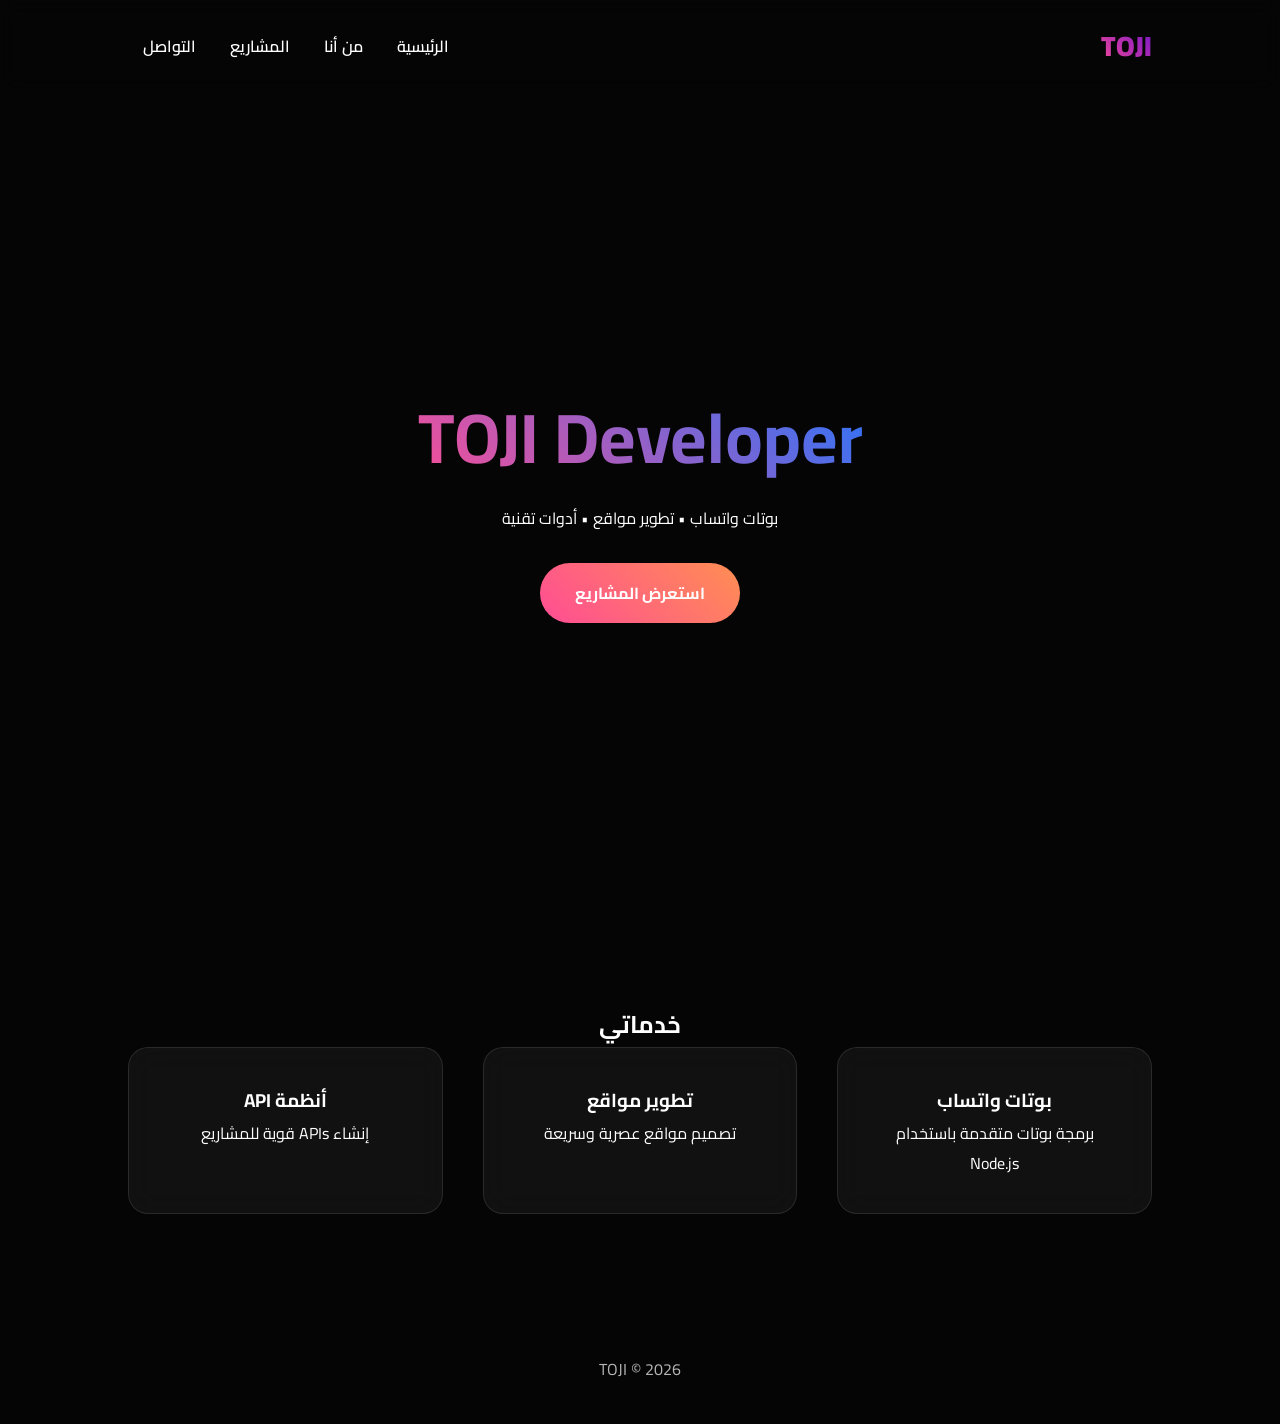
==== index.html @ 2d9503a7 "Update index.html" ====
<!DOCTYPE html>
<html lang="ar" dir="rtl">

<head>

<meta charset="UTF-8">
<meta name="viewport" content="width=device-width, initial-scale=1.0">

<title>TOJI Developer</title>

<link rel="stylesheet" href="contact.css">

<link href="https://fonts.googleapis.com/css2?family=Cairo:wght@300;400;700;900&display=swap" rel="stylesheet">

</head>

<body>

<nav>

<div class="logo">TOJI</div>

<div class="nav-links">

<a href="index.html">الرئيسية</a>
<a href="about.html">من أنا</a>
<a href="projects.html">المشاريع</a>
<a href="contact.html">التواصل</a>

</div>

</nav>


<header class="hero">

<h1>TOJI Developer</h1>

<p>
بوتات واتساب • تطوير مواقع • أدوات تقنية
</p>

<a href="projects.html" class="btn">
استعرض المشاريع
</a>

</header>


<section class="features">

<h2>خدماتي</h2>

<div class="grid">

<div class="card">
<h3>بوتات واتساب</h3>
<p>برمجة بوتات متقدمة باستخدام Node.js</p>
</div>

<div class="card">
<h3>تطوير مواقع</h3>
<p>تصميم مواقع عصرية وسريعة</p>
</div>

<div class="card">
<h3>أنظمة API</h3>
<p>إنشاء APIs قوية للمشاريع</p>
</div>

</div>

</section>


<footer>

TOJI © 2026

</footer>

</body>

</html>
---- contact.css ----
*{
margin:0;
padding:0;
box-sizing:border-box;
font-family:'Cairo',sans-serif;
}

body{
background:#050505;
color:white;
overflow-x:hidden;
}

#particles-js{
position:fixed;
width:100%;
height:100%;
z-index:-1;
}

nav{
display:flex;
justify-content:space-between;
align-items:center;
padding:20px 10%;
backdrop-filter:blur(10px);
position:sticky;
top:0;
z-index:1000;
}

.logo{
font-size:28px;
font-weight:900;
background:linear-gradient(45deg,#ff4d94,#6a11cb);
-webkit-background-clip:text;
color:transparent;
}

.nav-links a{
margin:0 15px;
color:white;
text-decoration:none;
font-weight:600;
transition:.3s;
}

.nav-links a:hover{
color:#ff4d94;
}

.hero{
height:90vh;
display:flex;
flex-direction:column;
align-items:center;
justify-content:center;
text-align:center;
padding:20px;
}

.hero h1{
font-size:70px;
background:linear-gradient(45deg,#ff4d94,#2575fc);
-webkit-background-clip:text;
color:transparent;
}

.subtitle{
font-size:22px;
margin-top:15px;
opacity:.8;
}

.btn{
margin-top:30px;
padding:15px 35px;
border-radius:40px;
background:linear-gradient(45deg,#ff4d94,#ff8e53);
text-decoration:none;
color:white;
font-weight:700;
transition:.3s;
}

.btn:hover{
transform:scale(1.1);
box-shadow:0 0 20px #ff4d94;
}

section{
padding:100px 10%;
text-align:center;
}

.title{
font-size:40px;
margin-bottom:60px;
}

.grid{
display:grid;
grid-template-columns:repeat(auto-fit,minmax(260px,1fr));
gap:40px;
}

.card{
background:rgba(255,255,255,0.05);
padding:35px;
border-radius:20px;
backdrop-filter:blur(15px);
border:1px solid rgba(255,255,255,0.1);
transition:.4s;
}

.card:hover{
transform:translateY(-10px);
box-shadow:0 15px 30px rgba(0,0,0,.6);
}

.contact-box{
background:linear-gradient(135deg,#6a11cb33,#2575fc33);
padding:60px;
border-radius:20px;
}

.whatsapp{
display:inline-block;
margin-top:25px;
padding:18px 40px;
border-radius:40px;
background:#25D366;
text-decoration:none;
color:white;
font-weight:700;
}

footer{
text-align:center;
padding:40px;
opacity:.7;
}

#topBtn{
position:fixed;
bottom:30px;
left:30px;
background:#ff4d94;
border:none;
padding:12px 16px;
border-radius:50%;
font-size:18px;
cursor:pointer;
display:none;
}

/* mobile */

@media(max-width:768px){

.hero h1{
font-size:45px;
}

.subtitle{
font-size:18px;
}

nav{
flex-direction:column;
gap:10px;
}

.nav-links{
margin-top:10px;
}

}
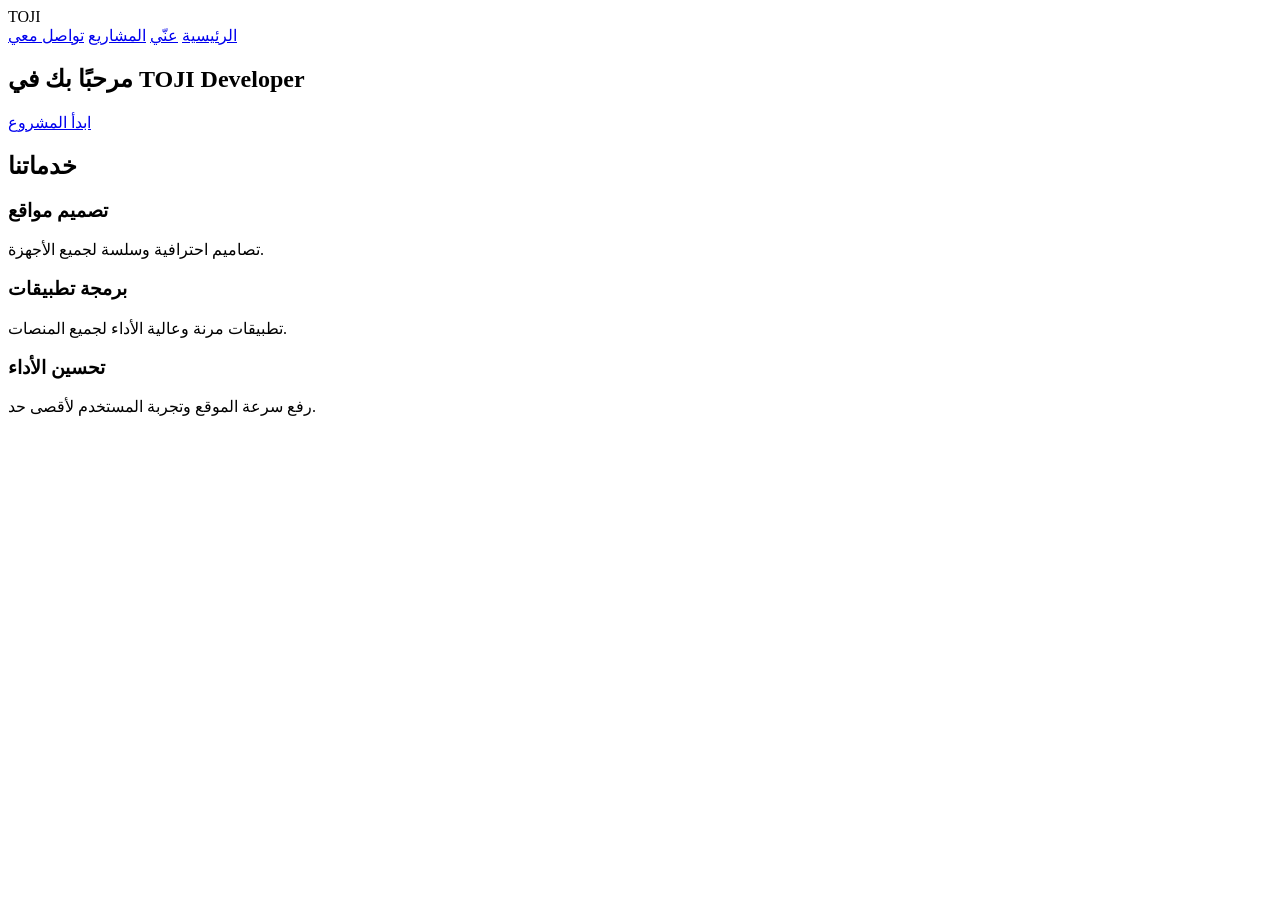
==== commit 66304669: "Update index.html" ====
--- a/index.html
+++ b/index.html
@@ -1,85 +1,50 @@
-
 <!DOCTYPE html>
-<html lang="ar" dir="rtl">
-
+<html lang="ar">
 <head>
-
 <meta charset="UTF-8">
 <meta name="viewport" content="width=device-width, initial-scale=1.0">
-
 <title>TOJI Developer</title>
-
-<link rel="stylesheet" href="contact.css">
-
-<link href="https://fonts.googleapis.com/css2?family=Cairo:wght@300;400;700;900&display=swap" rel="stylesheet">
-
+<link rel="stylesheet" href="style.css">
 </head>
-
 <body>
 
+<!-- navbar -->
 <nav>
-
-<div class="logo">TOJI</div>
-
-<div class="nav-links">
-
-<a href="index.html">الرئيسية</a>
-<a href="about.html">من أنا</a>
-<a href="projects.html">المشاريع</a>
-<a href="contact.html">التواصل</a>
-
-</div>
-
+  <div class="logo">TOJI</div>
+  <div class="nav-links">
+    <a href="index.html">الرئيسية</a>
+    <a href="about.html">عنّي</a>
+    <a href="projects.html">المشاريع</a>
+    <a href="contact.html">تواصل معي</a>
+  </div>
 </nav>
 
-
-<header class="hero">
-
-<h1>TOJI Developer</h1>
-
-<p>
-بوتات واتساب • تطوير مواقع • أدوات تقنية
-</p>
-
-<a href="projects.html" class="btn">
-استعرض المشاريع
-</a>
-
-</header>
-
-
-<section class="features">
-
-<h2>خدماتي</h2>
-
-<div class="grid">
-
-<div class="card">
-<h3>بوتات واتساب</h3>
-<p>برمجة بوتات متقدمة باستخدام Node.js</p>
-</div>
-
-<div class="card">
-<h3>تطوير مواقع</h3>
-<p>تصميم مواقع عصرية وسريعة</p>
-</div>
-
-<div class="card">
-<h3>أنظمة API</h3>
-<p>إنشاء APIs قوية للمشاريع</p>
-</div>
-
-</div>
-
+<!-- hero -->
+<section class="hero">
+  <h1>مرحبًا بك في TOJI Developer</h1>
+  <div class="typing" id="typing"></div>
+  <a href="contact.html" class="btn">ابدأ المشروع</a>
 </section>
 
+<!-- services -->
+<section>
+  <h2 class="section-title">خدماتنا</h2>
+  <div class="grid">
+    <div class="card">
+      <h3>تصميم مواقع</h3>
+      <p>تصاميم احترافية وسلسة لجميع الأجهزة.</p>
+    </div>
+    <div class="card">
+      <h3>برمجة تطبيقات</h3>
+      <p>تطبيقات مرنة وعالية الأداء لجميع المنصات.</p>
+    </div>
+    <div class="card">
+      <h3>تحسين الأداء</h3>
+      <p>رفع سرعة الموقع وتجربة المستخدم لأقصى حد.</p>
+    </div>
+  </div>
+</section>
 
-<footer>
-
-TOJI © 2026
-
-</footer>
-
+<script src="script.js"></script>
 </body>
-
 </html>
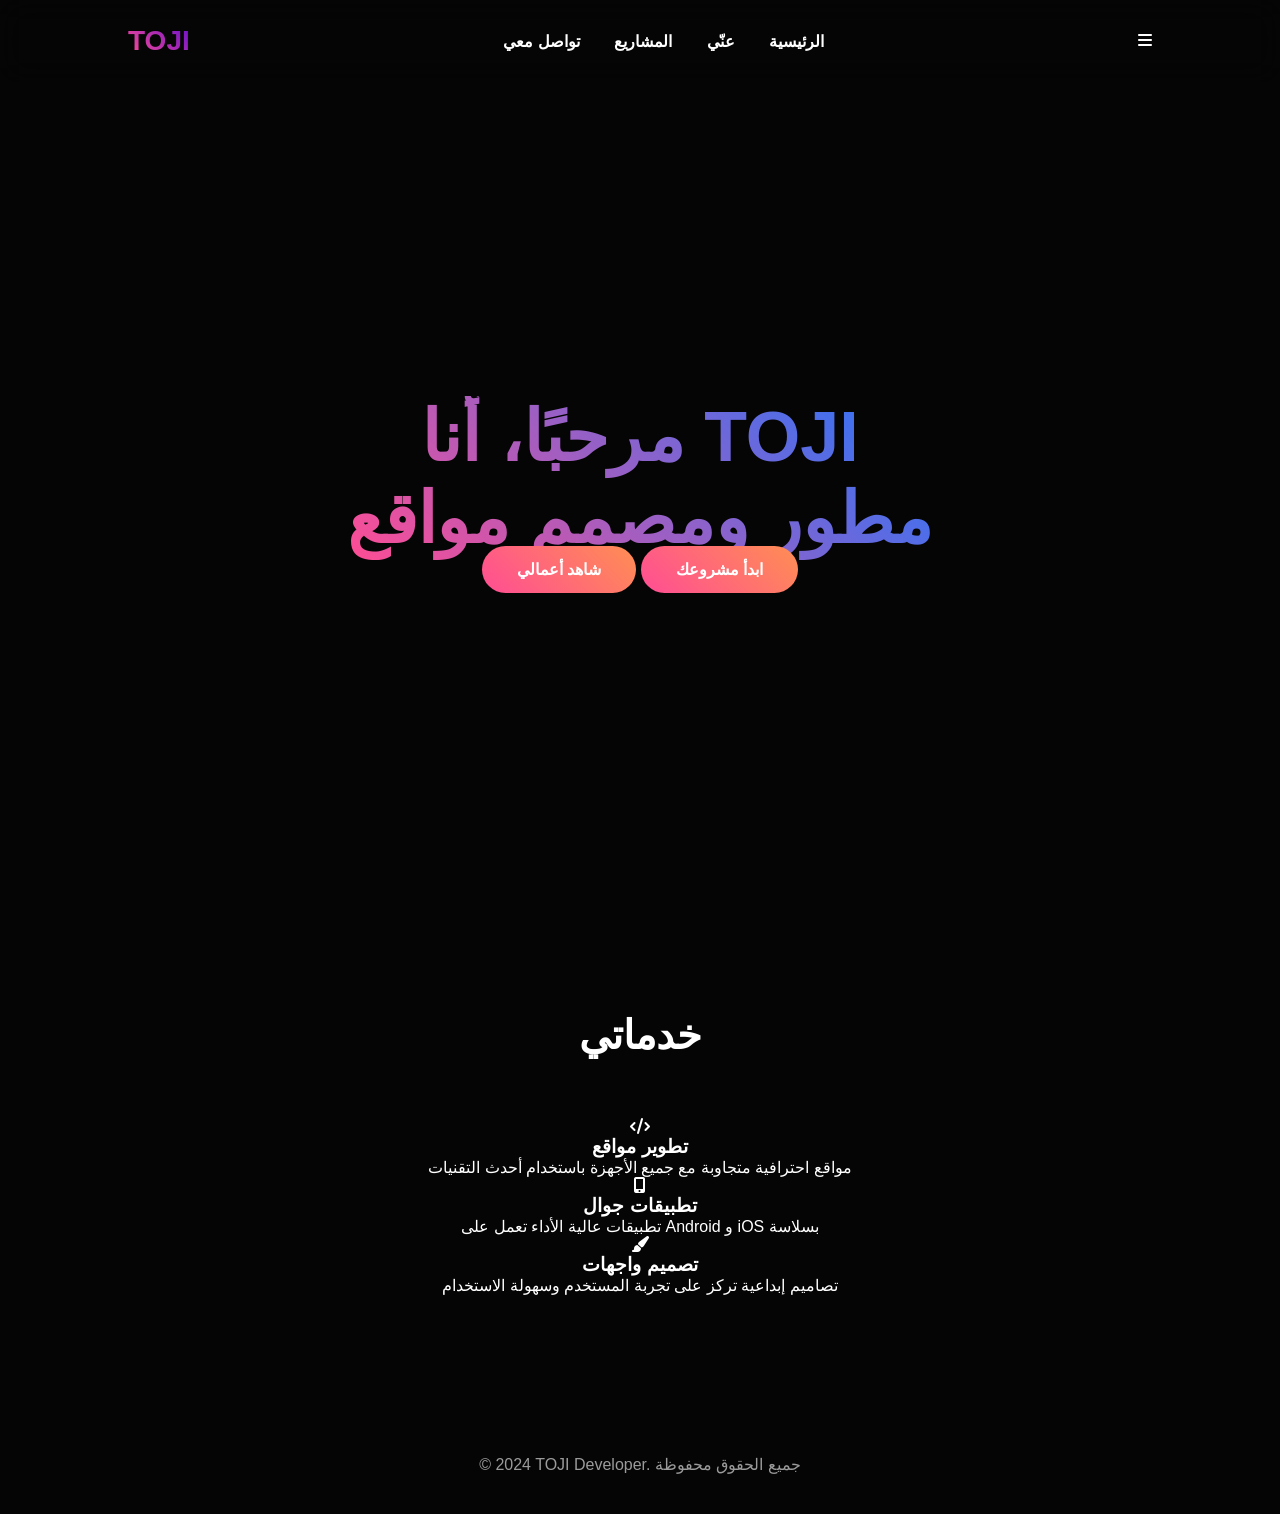
==== commit 6a1701a1: "Update index.html" ====
--- a/index.html
+++ b/index.html
@@ -1,50 +1,79 @@
 <!DOCTYPE html>
 <html lang="ar">
 <head>
-<meta charset="UTF-8">
-<meta name="viewport" content="width=device-width, initial-scale=1.0">
-<title>TOJI Developer</title>
-<link rel="stylesheet" href="style.css">
+  <meta charset="UTF-8">
+  <meta name="viewport" content="width=device-width, initial-scale=1.0">
+  <title>TOJI - الصفحة الرئيسية</title>
+  <link rel="stylesheet" href="https://cdnjs.cloudflare.com/ajax/libs/font-awesome/6.4.0/css/all.min.css">
+  <link rel="stylesheet" href="style.css">
 </head>
 <body>
+  <!-- شريط التنقل -->
+  <nav id="navbar">
+    <div class="logo">TOJI</div>
+    <div class="nav-links">
+      <a href="index.html" class="active">الرئيسية</a>
+      <a href="about.html">عنّي</a>
+      <a href="projects.html">المشاريع</a>
+      <a href="contact.html">تواصل معي</a>
+    </div>
+    <div class="menu-btn">
+      <i class="fas fa-bars"></i>
+    </div>
+  </nav>
 
-<!-- navbar -->
-<nav>
-  <div class="logo">TOJI</div>
-  <div class="nav-links">
-    <a href="index.html">الرئيسية</a>
-    <a href="about.html">عنّي</a>
-    <a href="projects.html">المشاريع</a>
-    <a href="contact.html">تواصل معي</a>
-  </div>
-</nav>
+  <!-- القسم الرئيسي -->
+  <section class="hero" id="home">
+    <div class="bg-circles">
+      <div class="circle circle1"></div>
+      <div class="circle circle2"></div>
+    </div>
+    <div class="hero-content">
+      <h1>مرحبًا، أنا <span>TOJI</span><br>مطور ومصمم مواقع</h1>
+      <p class="typing-text"></p>
+      <div class="hero-btns">
+        <a href="contact.html" class="btn btn-primary">ابدأ مشروعك</a>
+        <a href="projects.html" class="btn btn-outline">شاهد أعمالي</a>
+      </div>
+    </div>
+    <div class="hero-image">
+      <div class="floating-shape"></div>
+    </div>
+  </section>
 
-<!-- hero -->
-<section class="hero">
-  <h1>مرحبًا بك في TOJI Developer</h1>
-  <div class="typing" id="typing"></div>
-  <a href="contact.html" class="btn">ابدأ المشروع</a>
-</section>
+  <!-- قسم الخدمات -->
+  <section class="services" id="services">
+    <h2 class="section-title">خدماتي</h2>
+    <div class="services-grid">
+      <div class="service-card">
+        <div class="service-icon">
+          <i class="fas fa-code"></i>
+        </div>
+        <h3>تطوير مواقع</h3>
+        <p>مواقع احترافية متجاوبة مع جميع الأجهزة باستخدام أحدث التقنيات</p>
+      </div>
+      <div class="service-card">
+        <div class="service-icon">
+          <i class="fas fa-mobile-alt"></i>
+        </div>
+        <h3>تطبيقات جوال</h3>
+        <p>تطبيقات عالية الأداء تعمل على Android و iOS بسلاسة</p>
+      </div>
+      <div class="service-card">
+        <div class="service-icon">
+          <i class="fas fa-paint-brush"></i>
+        </div>
+        <h3>تصميم واجهات</h3>
+        <p>تصاميم إبداعية تركز على تجربة المستخدم وسهولة الاستخدام</p>
+      </div>
+    </div>
+  </section>
 
-<!-- services -->
-<section>
-  <h2 class="section-title">خدماتنا</h2>
-  <div class="grid">
-    <div class="card">
-      <h3>تصميم مواقع</h3>
-      <p>تصاميم احترافية وسلسة لجميع الأجهزة.</p>
-    </div>
-    <div class="card">
-      <h3>برمجة تطبيقات</h3>
-      <p>تطبيقات مرنة وعالية الأداء لجميع المنصات.</p>
-    </div>
-    <div class="card">
-      <h3>تحسين الأداء</h3>
-      <p>رفع سرعة الموقع وتجربة المستخدم لأقصى حد.</p>
-    </div>
-  </div>
-</section>
+  <!-- الفوتر -->
+  <footer>
+    <p>© 2024 TOJI Developer. جميع الحقوق محفوظة</p>
+  </footer>
 
-<script src="script.js"></script>
+  <script src="script.js"></script>
 </body>
 </html>
--- a/style.css
+++ b/style.css
@@ -0,0 +1,24 @@
+*{margin:0;padding:0;box-sizing:border-box;font-family:'Cairo',sans-serif;}
+body{background:#050505;color:white;overflow-x:hidden;}
+nav{display:flex;justify-content:space-between;align-items:center;padding:25px 10%;backdrop-filter:blur(15px);position:sticky;top:0;z-index:1000;}
+.logo{font-size:28px;font-weight:900;background:linear-gradient(45deg,#ff4d94,#6a11cb);-webkit-background-clip:text;color:transparent;}
+.nav-links a{color:white;text-decoration:none;margin:0 15px;font-weight:600;transition:.3s;}
+.nav-links a:hover{color:#ff4d94;}
+.hero{height:90vh;display:flex;flex-direction:column;align-items:center;justify-content:center;text-align:center;padding:0 10px;}
+.hero h1{font-size:70px;font-weight:900;background:linear-gradient(45deg,#ff4d94,#2575fc);-webkit-background-clip:text;color:transparent;}
+.typing{font-size:24px;margin-top:20px;opacity:.9;}
+.btn{margin-top:30px;padding:15px 35px;border-radius:40px;background:linear-gradient(45deg,#ff4d94,#ff8e53);border:none;color:white;font-weight:700;cursor:pointer;text-decoration:none;transition:.4s;}
+.btn:hover{transform:scale(1.1);box-shadow:0 0 25px #ff4d94;}
+section{padding:120px 10%;text-align:center;}
+.section-title{font-size:40px;margin-bottom:60px;}
+.grid{display:grid;grid-template-columns:repeat(auto-fit,minmax(280px,1fr));gap:40px;}
+.card{background:rgba(255,255,255,0.05);border-radius:20px;padding:40px;transition:.5s;backdrop-filter:blur(15px);border:1px solid rgba(255,255,255,0.1);}
+.card:hover{transform:translateY(-15px);box-shadow:0 20px 40px rgba(0,0,0,0.6);}
+.card h3{margin-bottom:15px;font-size:24px;}
+.card p{opacity:.8;}
+.contact{background:linear-gradient(135deg,#6a11cb33,#2575fc33);border-radius:25px;padding:70px;}
+.whatsapp{display:inline-block;margin-top:30px;padding:18px 40px;border-radius:40px;background:#25D366;font-weight:700;text-decoration:none;color:white;transition:.3s;}
+.whatsapp:hover{transform:scale(1.1);}
+footer{text-align:center;padding:40px;opacity:.6;}
+@media(max-width:768px){.hero h1{font-size:45px;}.typing{font-size:18px;}.section-title{font-size:32px;}.card{padding:30px;}.btn{padding:12px 25px;}.nav-links a{margin:0 10px;}}
+@media(max-width:480px){.hero h1{font-size:32px;}.typing{font-size:16px;}.section-title{font-size:28px;}.card{padding:25px;}.btn{padding:10px 20px;}}
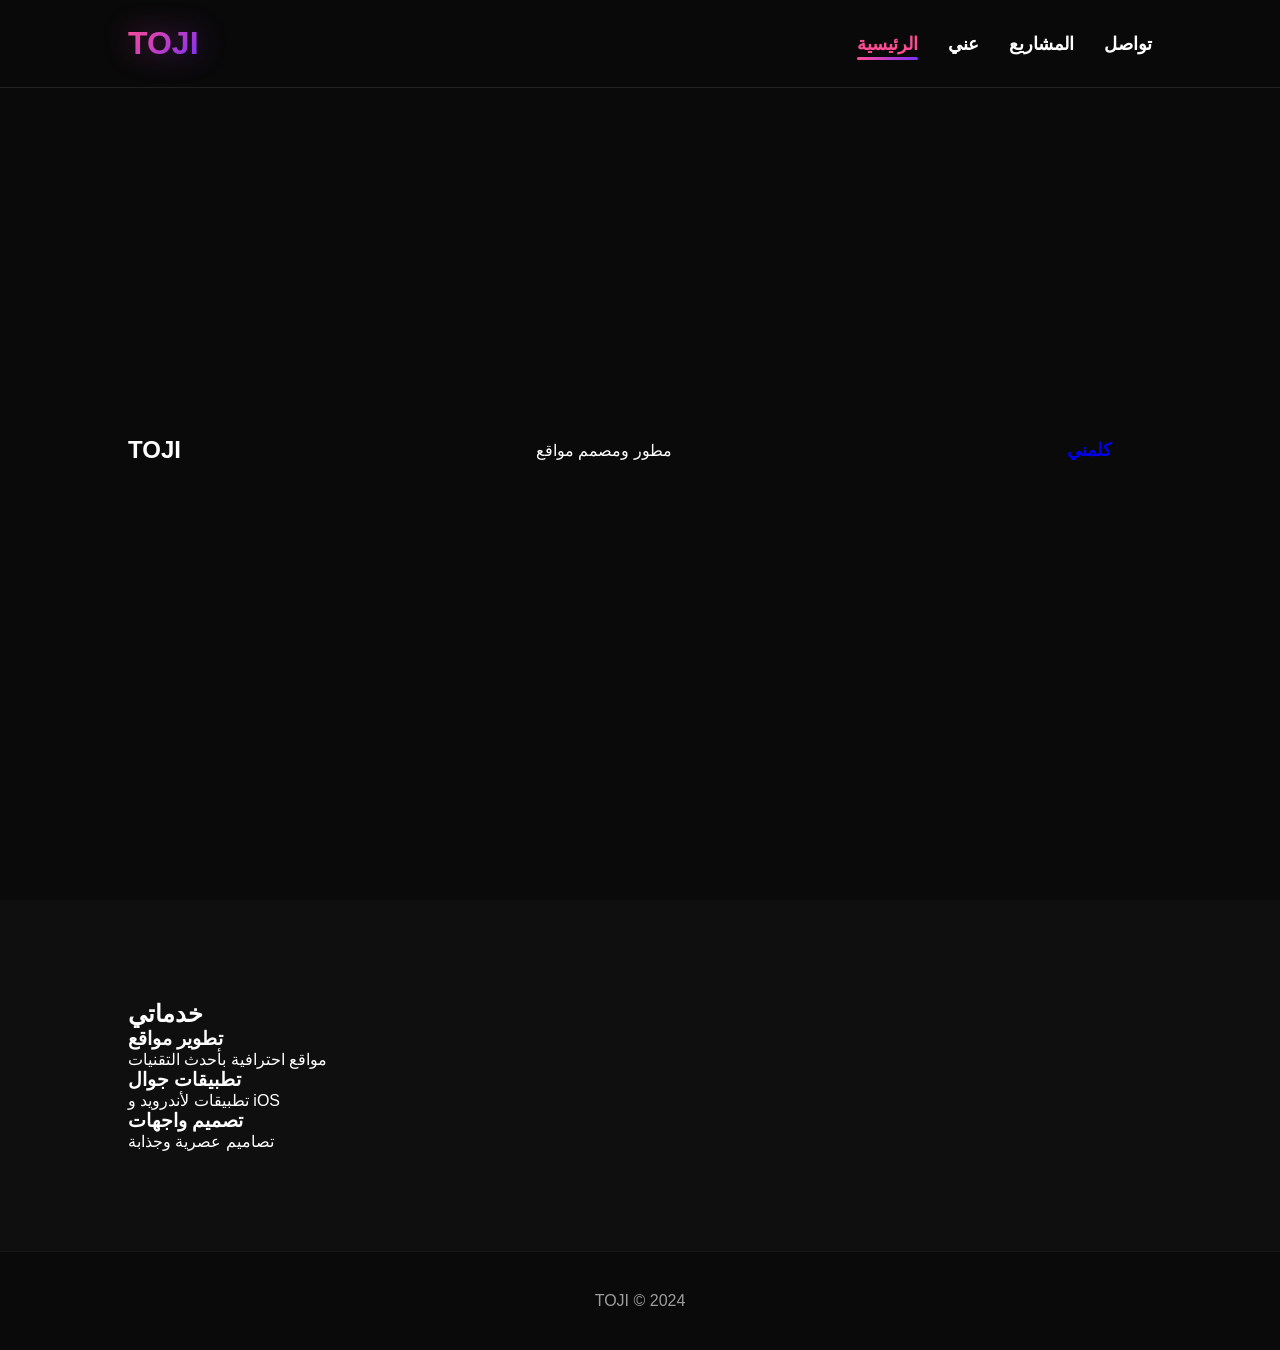
==== commit 8fc85408: "Update index.html" ====
--- a/index.html
+++ b/index.html
@@ -3,75 +3,46 @@
 <head>
   <meta charset="UTF-8">
   <meta name="viewport" content="width=device-width, initial-scale=1.0">
-  <title>TOJI - الصفحة الرئيسية</title>
-  <link rel="stylesheet" href="https://cdnjs.cloudflare.com/ajax/libs/font-awesome/6.4.0/css/all.min.css">
+  <title>TOJI</title>
   <link rel="stylesheet" href="style.css">
 </head>
 <body>
-  <!-- شريط التنقل -->
-  <nav id="navbar">
+  <nav>
     <div class="logo">TOJI</div>
     <div class="nav-links">
-      <a href="index.html" class="active">الرئيسية</a>
-      <a href="about.html">عنّي</a>
+      <a href="index.html">الرئيسية</a>
+      <a href="about.html">عني</a>
       <a href="projects.html">المشاريع</a>
-      <a href="contact.html">تواصل معي</a>
-    </div>
-    <div class="menu-btn">
-      <i class="fas fa-bars"></i>
+      <a href="contact.html">تواصل</a>
     </div>
   </nav>
 
-  <!-- القسم الرئيسي -->
-  <section class="hero" id="home">
-    <div class="bg-circles">
-      <div class="circle circle1"></div>
-      <div class="circle circle2"></div>
-    </div>
-    <div class="hero-content">
-      <h1>مرحبًا، أنا <span>TOJI</span><br>مطور ومصمم مواقع</h1>
-      <p class="typing-text"></p>
-      <div class="hero-btns">
-        <a href="contact.html" class="btn btn-primary">ابدأ مشروعك</a>
-        <a href="projects.html" class="btn btn-outline">شاهد أعمالي</a>
-      </div>
-    </div>
-    <div class="hero-image">
-      <div class="floating-shape"></div>
-    </div>
+  <section class="hero">
+    <h1>TOJI</h1>
+    <p>مطور ومصمم مواقع</p>
+    <a href="contact.html" class="btn">كلمني</a>
   </section>
 
-  <!-- قسم الخدمات -->
-  <section class="services" id="services">
-    <h2 class="section-title">خدماتي</h2>
-    <div class="services-grid">
-      <div class="service-card">
-        <div class="service-icon">
-          <i class="fas fa-code"></i>
-        </div>
+  <section class="services">
+    <h2>خدماتي</h2>
+    <div class="grid">
+      <div class="card">
         <h3>تطوير مواقع</h3>
-        <p>مواقع احترافية متجاوبة مع جميع الأجهزة باستخدام أحدث التقنيات</p>
+        <p>مواقع احترافية بأحدث التقنيات</p>
       </div>
-      <div class="service-card">
-        <div class="service-icon">
-          <i class="fas fa-mobile-alt"></i>
-        </div>
+      <div class="card">
         <h3>تطبيقات جوال</h3>
-        <p>تطبيقات عالية الأداء تعمل على Android و iOS بسلاسة</p>
+        <p>تطبيقات لأندرويد و iOS</p>
       </div>
-      <div class="service-card">
-        <div class="service-icon">
-          <i class="fas fa-paint-brush"></i>
-        </div>
+      <div class="card">
         <h3>تصميم واجهات</h3>
-        <p>تصاميم إبداعية تركز على تجربة المستخدم وسهولة الاستخدام</p>
+        <p>تصاميم عصرية وجذابة</p>
       </div>
     </div>
   </section>
 
-  <!-- الفوتر -->
   <footer>
-    <p>© 2024 TOJI Developer. جميع الحقوق محفوظة</p>
+    <p>TOJI © 2024</p>
   </footer>
 
   <script src="script.js"></script>
--- a/style.css
+++ b/style.css
@@ -1,24 +1,705 @@
-*{margin:0;padding:0;box-sizing:border-box;font-family:'Cairo',sans-serif;}
-body{background:#050505;color:white;overflow-x:hidden;}
-nav{display:flex;justify-content:space-between;align-items:center;padding:25px 10%;backdrop-filter:blur(15px);position:sticky;top:0;z-index:1000;}
-.logo{font-size:28px;font-weight:900;background:linear-gradient(45deg,#ff4d94,#6a11cb);-webkit-background-clip:text;color:transparent;}
-.nav-links a{color:white;text-decoration:none;margin:0 15px;font-weight:600;transition:.3s;}
-.nav-links a:hover{color:#ff4d94;}
-.hero{height:90vh;display:flex;flex-direction:column;align-items:center;justify-content:center;text-align:center;padding:0 10px;}
-.hero h1{font-size:70px;font-weight:900;background:linear-gradient(45deg,#ff4d94,#2575fc);-webkit-background-clip:text;color:transparent;}
-.typing{font-size:24px;margin-top:20px;opacity:.9;}
-.btn{margin-top:30px;padding:15px 35px;border-radius:40px;background:linear-gradient(45deg,#ff4d94,#ff8e53);border:none;color:white;font-weight:700;cursor:pointer;text-decoration:none;transition:.4s;}
-.btn:hover{transform:scale(1.1);box-shadow:0 0 25px #ff4d94;}
-section{padding:120px 10%;text-align:center;}
-.section-title{font-size:40px;margin-bottom:60px;}
-.grid{display:grid;grid-template-columns:repeat(auto-fit,minmax(280px,1fr));gap:40px;}
-.card{background:rgba(255,255,255,0.05);border-radius:20px;padding:40px;transition:.5s;backdrop-filter:blur(15px);border:1px solid rgba(255,255,255,0.1);}
-.card:hover{transform:translateY(-15px);box-shadow:0 20px 40px rgba(0,0,0,0.6);}
-.card h3{margin-bottom:15px;font-size:24px;}
-.card p{opacity:.8;}
-.contact{background:linear-gradient(135deg,#6a11cb33,#2575fc33);border-radius:25px;padding:70px;}
-.whatsapp{display:inline-block;margin-top:30px;padding:18px 40px;border-radius:40px;background:#25D366;font-weight:700;text-decoration:none;color:white;transition:.3s;}
-.whatsapp:hover{transform:scale(1.1);}
-footer{text-align:center;padding:40px;opacity:.6;}
-@media(max-width:768px){.hero h1{font-size:45px;}.typing{font-size:18px;}.section-title{font-size:32px;}.card{padding:30px;}.btn{padding:12px 25px;}.nav-links a{margin:0 10px;}}
-@media(max-width:480px){.hero h1{font-size:32px;}.typing{font-size:16px;}.section-title{font-size:28px;}.card{padding:25px;}.btn{padding:10px 20px;}}
+* {
+  margin: 0;
+  padding: 0;
+  box-sizing: border-box;
+  font-family: 'Segoe UI', Tahoma, Geneva, Verdana, sans-serif;
+}
+
+body {
+  background: #0a0a0a;
+  color: #fff;
+  overflow-x: hidden;
+}
+
+/* ===== شريط التنقل ===== */
+nav {
+  display: flex;
+  justify-content: space-between;
+  align-items: center;
+  padding: 25px 10%;
+  position: fixed;
+  width: 100%;
+  top: 0;
+  z-index: 1000;
+  transition: 0.4s;
+  background: rgba(10, 10, 10, 0.3);
+  backdrop-filter: blur(10px);
+  border-bottom: 1px solid rgba(255, 255, 255, 0.1);
+}
+
+nav.scrolled {
+  padding: 15px 10%;
+  background: rgba(10, 10, 10, 0.95);
+  box-shadow: 0 5px 30px rgba(0, 0, 0, 0.5);
+}
+
+.logo {
+  font-size: 32px;
+  font-weight: 900;
+  background: linear-gradient(135deg, #ff4d94, #7b2ff7);
+  -webkit-background-clip: text;
+  -webkit-text-fill-color: transparent;
+  position: relative;
+}
+
+.logo::before {
+  content: 'TOJI';
+  position: absolute;
+  top: 0;
+  left: 0;
+  background: linear-gradient(135deg, #ff4d94, #7b2ff7);
+  -webkit-background-clip: text;
+  -webkit-text-fill-color: transparent;
+  filter: blur(15px);
+  opacity: 0.5;
+  z-index: -1;
+}
+
+.nav-links {
+  display: flex;
+  gap: 30px;
+}
+
+.nav-links a {
+  color: #fff;
+  text-decoration: none;
+  font-weight: 600;
+  font-size: 18px;
+  position: relative;
+  padding: 5px 0;
+  transition: 0.3s;
+}
+
+.nav-links a::before {
+  content: '';
+  position: absolute;
+  bottom: 0;
+  left: 0;
+  width: 0;
+  height: 3px;
+  background: linear-gradient(90deg, #ff4d94, #7b2ff7);
+  transition: 0.3s;
+  border-radius: 10px;
+}
+
+.nav-links a:hover::before,
+.nav-links a.active::before {
+  width: 100%;
+}
+
+.nav-links a:hover,
+.nav-links a.active {
+  color: #ff4d94;
+}
+
+.menu-btn {
+  display: none;
+  font-size: 30px;
+  cursor: pointer;
+  color: #fff;
+}
+
+/* ===== القسم الرئيسي ===== */
+.hero {
+  min-height: 100vh;
+  display: flex;
+  align-items: center;
+  justify-content: space-between;
+  padding: 0 10%;
+  position: relative;
+  overflow: hidden;
+}
+
+.hero-content {
+  flex: 1;
+  z-index: 2;
+}
+
+.hero-content h1 {
+  font-size: 60px;
+  font-weight: 900;
+  line-height: 1.2;
+  margin-bottom: 20px;
+}
+
+.hero-content h1 span {
+  background: linear-gradient(135deg, #ff4d94, #7b2ff7);
+  -webkit-background-clip: text;
+  -webkit-text-fill-color: transparent;
+  display: inline-block;
+}
+
+.typing-text {
+  font-size: 24px;
+  margin-bottom: 30px;
+  color: rgba(255, 255, 255, 0.8);
+  min-height: 60px;
+}
+
+.hero-btns {
+  display: flex;
+  gap: 20px;
+}
+
+.btn {
+  padding: 15px 40px;
+  border-radius: 50px;
+  font-weight: 700;
+  text-decoration: none;
+  transition: 0.3s;
+  border: none;
+  cursor: pointer;
+  font-size: 18px;
+  display: inline-block;
+}
+
+.btn-primary {
+  background: linear-gradient(135deg, #ff4d94, #7b2ff7);
+  color: #fff;
+  box-shadow: 0 10px 30px rgba(123, 47, 247, 0.4);
+}
+
+.btn-primary:hover {
+  transform: translateY(-5px);
+  box-shadow: 0 15px 40px rgba(255, 77, 148, 0.5);
+}
+
+.btn-outline {
+  background: transparent;
+  color: #fff;
+  border: 2px solid rgba(255, 255, 255, 0.3);
+}
+
+.btn-outline:hover {
+  border-color: #ff4d94;
+  background: rgba(255, 77, 148, 0.1);
+}
+
+.hero-image {
+  flex: 1;
+  display: flex;
+  justify-content: center;
+  align-items: center;
+  position: relative;
+  z-index: 2;
+}
+
+.floating-shape {
+  width: 400px;
+  height: 400px;
+  background: linear-gradient(135deg, #ff4d94, #7b2ff7);
+  border-radius: 30% 70% 70% 30% / 30% 30% 70% 70%;
+  animation: morphing 10s infinite;
+  box-shadow: 0 20px 50px rgba(255, 77, 148, 0.4);
+}
+
+@keyframes morphing {
+  0% { border-radius: 30% 70% 70% 30% / 30% 30% 70% 70%; }
+  25% { border-radius: 58% 42% 75% 25% / 76% 46% 54% 24%; }
+  50% { border-radius: 50% 50% 33% 67% / 55% 27% 73% 45%; }
+  75% { border-radius: 33% 67% 58% 42% / 63% 68% 32% 37%; }
+  100% { border-radius: 30% 70% 70% 30% / 30% 30% 70% 70%; }
+}
+
+.bg-circles {
+  position: absolute;
+  width: 100%;
+  height: 100%;
+  top: 0;
+  left: 0;
+  z-index: 1;
+}
+
+.circle {
+  position: absolute;
+  background: linear-gradient(135deg, #ff4d94, #7b2ff7);
+  border-radius: 50%;
+  filter: blur(80px);
+  opacity: 0.2;
+}
+
+.circle1 {
+  width: 400px;
+  height: 400px;
+  top: -100px;
+  right: -100px;
+}
+
+.circle2 {
+  width: 300px;
+  height: 300px;
+  bottom: -50px;
+  left: -50px;
+}
+
+/* ===== عنوان الصفحة ===== */
+.page-header {
+  padding: 150px 10% 50px;
+  text-align: center;
+}
+
+.page-title {
+  font-size: 48px;
+  font-weight: 900;
+  background: linear-gradient(135deg, #ff4d94, #7b2ff7);
+  -webkit-background-clip: text;
+  -webkit-text-fill-color: transparent;
+  margin-bottom: 20px;
+}
+
+.page-subtitle {
+  font-size: 20px;
+  color: rgba(255, 255, 255, 0.7);
+}
+
+/* ===== قسم الخدمات ===== */
+.services {
+  padding: 100px 10%;
+  background: rgba(255, 255, 255, 0.02);
+}
+
+.section-title {
+  text-align: center;
+  font-size: 48px;
+  margin-bottom: 80px;
+  position: relative;
+}
+
+.section-title::before {
+  content: '';
+  position: absolute;
+  bottom: -15px;
+  left: 50%;
+  transform: translateX(-50%);
+  width: 100px;
+  height: 4px;
+  background: linear-gradient(90deg, #ff4d94, #7b2ff7);
+  border-radius: 10px;
+}
+
+.services-grid {
+  display: grid;
+  grid-template-columns: repeat(auto-fit, minmax(300px, 1fr));
+  gap: 30px;
+}
+
+.service-card {
+  background: rgba(255, 255, 255, 0.03);
+  border: 1px solid rgba(255, 255, 255, 0.05);
+  border-radius: 30px;
+  padding: 40px 30px;
+  text-align: center;
+  transition: 0.4s;
+  position: relative;
+  overflow: hidden;
+}
+
+.service-card::before {
+  content: '';
+  position: absolute;
+  top: 0;
+  left: 0;
+  width: 100%;
+  height: 100%;
+  background: linear-gradient(135deg, rgba(255, 77, 148, 0.1), rgba(123, 47, 247, 0.1));
+  opacity: 0;
+  transition: 0.4s;
+}
+
+.service-card:hover {
+  transform: translateY(-15px);
+  border-color: #ff4d94;
+}
+
+.service-card:hover::before {
+  opacity: 1;
+}
+
+.service-icon {
+  width: 80px;
+  height: 80px;
+  background: linear-gradient(135deg, #ff4d94, #7b2ff7);
+  border-radius: 50%;
+  display: flex;
+  align-items: center;
+  justify-content: center;
+  margin: 0 auto 30px;
+  font-size: 35px;
+  color: #fff;
+  position: relative;
+  z-index: 2;
+}
+
+.service-card h3 {
+  font-size: 28px;
+  margin-bottom: 15px;
+  position: relative;
+  z-index: 2;
+}
+
+.service-card p {
+  color: rgba(255, 255, 255, 0.7);
+  line-height: 1.8;
+  position: relative;
+  z-index: 2;
+}
+
+/* ===== قسم عني ===== */
+.about {
+  padding: 100px 10%;
+  display: flex;
+  align-items: center;
+  gap: 50px;
+}
+
+.about-image {
+  flex: 1;
+}
+
+.image-container {
+  width: 100%;
+  height: 500px;
+  border-radius: 30px;
+  overflow: hidden;
+  position: relative;
+}
+
+.image-container img {
+  width: 100%;
+  height: 100%;
+  object-fit: cover;
+  transition: 0.4s;
+}
+
+.image-container:hover img {
+  transform: scale(1.1);
+}
+
+.about-content {
+  flex: 1;
+}
+
+.about-text {
+  font-size: 18px;
+  line-height: 1.8;
+  color: rgba(255, 255, 255, 0.8);
+  margin-bottom: 20px;
+}
+
+.stats {
+  display: flex;
+  gap: 40px;
+  margin-top: 40px;
+}
+
+.stat-item {
+  text-align: center;
+}
+
+.stat-number {
+  font-size: 48px;
+  font-weight: 900;
+  background: linear-gradient(135deg, #ff4d94, #7b2ff7);
+  -webkit-background-clip: text;
+  -webkit-text-fill-color: transparent;
+}
+
+.stat-label {
+  font-size: 18px;
+  color: rgba(255, 255, 255, 0.6);
+}
+
+/* ===== قسم المشاريع ===== */
+.projects {
+  padding: 0 10% 100px;
+}
+
+.projects-grid {
+  display: grid;
+  grid-template-columns: repeat(auto-fit, minmax(350px, 1fr));
+  gap: 30px;
+}
+
+.project-card {
+  border-radius: 30px;
+  overflow: hidden;
+  position: relative;
+  height: 350px;
+}
+
+.project-image {
+  width: 100%;
+  height: 100%;
+}
+
+.project-image img {
+  width: 100%;
+  height: 100%;
+  object-fit: cover;
+  transition: 0.4s;
+}
+
+.project-overlay {
+  position: absolute;
+  top: 0;
+  left: 0;
+  width: 100%;
+  height: 100%;
+  background: linear-gradient(135deg, rgba(255, 77, 148, 0.9), rgba(123, 47, 247, 0.9));
+  display: flex;
+  flex-direction: column;
+  align-items: center;
+  justify-content: center;
+  opacity: 0;
+  transition: 0.4s;
+}
+
+.project-card:hover .project-overlay {
+  opacity: 1;
+}
+
+.project-card:hover .project-image img {
+  transform: scale(1.1);
+}
+
+.project-overlay h3 {
+  font-size: 28px;
+  margin-bottom: 10px;
+}
+
+.project-overlay p {
+  font-size: 16px;
+  margin-bottom: 20px;
+}
+
+.project-link {
+  color: #fff;
+  font-size: 24px;
+  transition: 0.3s;
+}
+
+.project-link:hover {
+  transform: scale(1.2);
+}
+
+/* ===== قسم التواصل ===== */
+.contact {
+  padding: 0 10% 100px;
+}
+
+.contact-container {
+  display: grid;
+  grid-template-columns: repeat(2, 1fr);
+  gap: 50px;
+  background: rgba(255, 255, 255, 0.03);
+  border-radius: 40px;
+  padding: 60px;
+  border: 1px solid rgba(255, 255, 255, 0.05);
+}
+
+.contact-info h3 {
+  font-size: 36px;
+  margin-bottom: 30px;
+  background: linear-gradient(135deg, #ff4d94, #7b2ff7);
+  -webkit-background-clip: text;
+  -webkit-text-fill-color: transparent;
+}
+
+.contact-info p {
+  font-size: 18px;
+  line-height: 1.8;
+  color: rgba(255, 255, 255, 0.7);
+  margin-bottom: 40px;
+}
+
+.contact-details {
+  margin-bottom: 40px;
+}
+
+.contact-item {
+  display: flex;
+  align-items: center;
+  gap: 20px;
+  margin-bottom: 20px;
+}
+
+.contact-icon {
+  width: 50px;
+  height: 50px;
+  background: linear-gradient(135deg, #ff4d94, #7b2ff7);
+  border-radius: 50%;
+  display: flex;
+  align-items: center;
+  justify-content: center;
+  font-size: 20px;
+}
+
+.contact-text {
+  font-size: 18px;
+}
+
+.social-links {
+  display: flex;
+  gap: 20px;
+}
+
+.social-link {
+  width: 50px;
+  height: 50px;
+  background: rgba(255, 255, 255, 0.05);
+  border-radius: 50%;
+  display: flex;
+  align-items: center;
+  justify-content: center;
+  color: #fff;
+  text-decoration: none;
+  font-size: 20px;
+  transition: 0.3s;
+}
+
+.social-link:hover {
+  background: linear-gradient(135deg, #ff4d94, #7b2ff7);
+  transform: translateY(-5px);
+}
+
+.contact-form {
+  display: flex;
+  flex-direction: column;
+  gap: 20px;
+}
+
+.form-group input,
+.form-group textarea {
+  width: 100%;
+  padding: 15px 20px;
+  background: rgba(255, 255, 255, 0.05);
+  border: 1px solid rgba(255, 255, 255, 0.1);
+  border-radius: 15px;
+  color: #fff;
+  font-size: 16px;
+  transition: 0.3s;
+}
+
+.form-group input:focus,
+.form-group textarea:focus {
+  outline: none;
+  border-color: #ff4d94;
+  background: rgba(255, 255, 255, 0.1);
+}
+
+.form-group textarea {
+  height: 150px;
+  resize: none;
+}
+
+/* ===== الفوتر ===== */
+footer {
+  text-align: center;
+  padding: 40px;
+  border-top: 1px solid rgba(255, 255, 255, 0.05);
+  color: rgba(255, 255, 255, 0.6);
+}
+
+/* ===== التجاوب مع الجوال ===== */
+@media (max-width: 1024px) {
+  .hero {
+    flex-direction: column;
+    text-align: center;
+    padding-top: 100px;
+  }
+
+  .hero-content h1 {
+    font-size: 50px;
+  }
+
+  .hero-btns {
+    justify-content: center;
+  }
+
+  .about {
+    flex-direction: column;
+    text-align: center;
+  }
+
+  .stats {
+    justify-content: center;
+  }
+
+  .contact-container {
+    grid-template-columns: 1fr;
+  }
+}
+
+@media (max-width: 768px) {
+  .nav-links {
+    display: none;
+  }
+
+  .menu-btn {
+    display: block;
+  }
+
+  .hero-content h1 {
+    font-size: 40px;
+  }
+
+  .hero-content p {
+    font-size: 18px;
+  }
+
+  .section-title,
+  .page-title {
+    font-size: 36px;
+  }
+
+  .floating-shape {
+    width: 300px;
+    height: 300px;
+  }
+
+  .about-image .image-container {
+    height: 400px;
+  }
+
+  .projects-grid {
+    grid-template-columns: 1fr;
+  }
+
+  .contact-container {
+    padding: 40px 20px;
+  }
+}
+
+@media (max-width: 480px) {
+  nav {
+    padding: 15px 5%;
+  }
+
+  .hero,
+  .services,
+  .about,
+  .projects,
+  .contact {
+    padding-left: 5%;
+    padding-right: 5%;
+  }
+
+  .hero-content h1 {
+    font-size: 32px;
+  }
+
+  .hero-btns {
+    flex-direction: column;
+    gap: 15px;
+  }
+
+  .btn {
+    width: 100%;
+    text-align: center;
+  }
+
+  .stats {
+    flex-direction: column;
+    gap: 20px;
+  }
+}
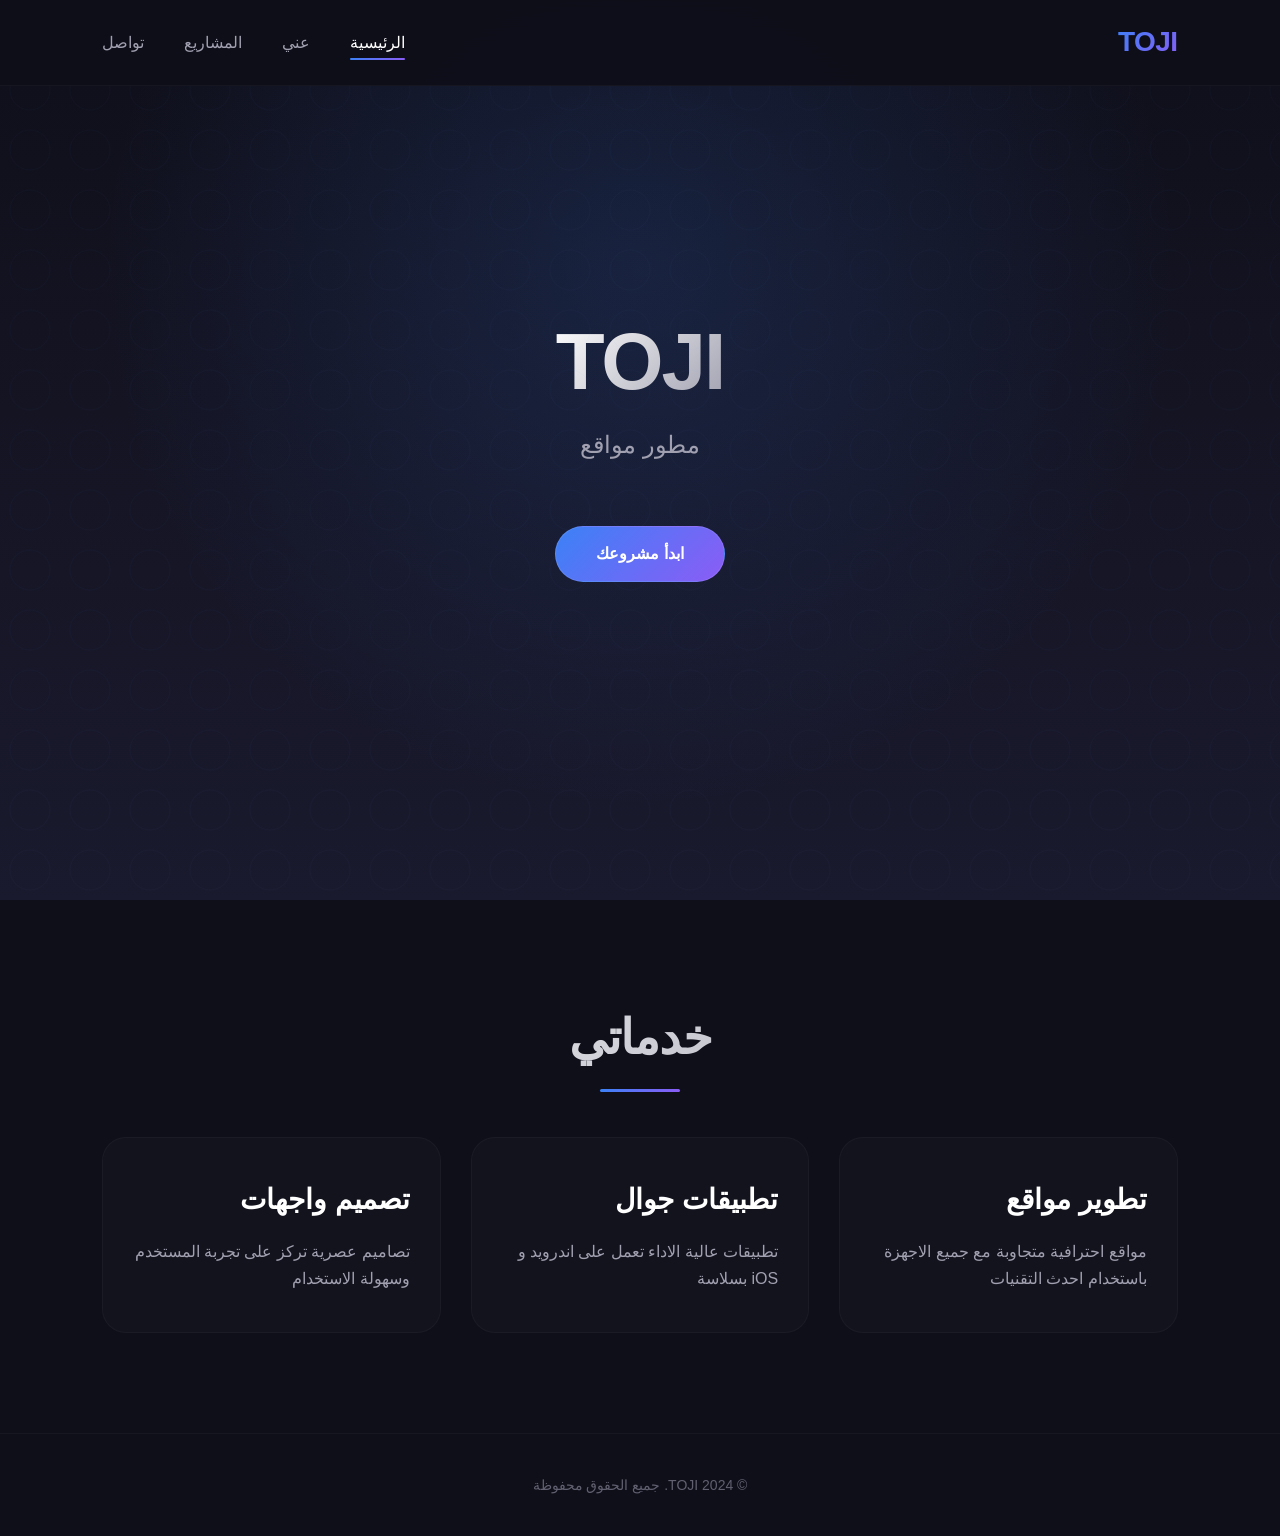
==== commit 822f3735: "Update index.html" ====
--- a/index.html
+++ b/index.html
@@ -1,16 +1,17 @@
+<!-- index.html -->
 <!DOCTYPE html>
-<html lang="ar">
+<html lang="ar" dir="rtl">
 <head>
   <meta charset="UTF-8">
   <meta name="viewport" content="width=device-width, initial-scale=1.0">
-  <title>TOJI</title>
+  <title>TOJI - الرئيسية</title>
   <link rel="stylesheet" href="style.css">
 </head>
 <body>
-  <nav>
+  <nav id="navbar">
     <div class="logo">TOJI</div>
     <div class="nav-links">
-      <a href="index.html">الرئيسية</a>
+      <a href="index.html" class="active">الرئيسية</a>
       <a href="about.html">عني</a>
       <a href="projects.html">المشاريع</a>
       <a href="contact.html">تواصل</a>
@@ -19,30 +20,30 @@
 
   <section class="hero">
     <h1>TOJI</h1>
-    <p>مطور ومصمم مواقع</p>
-    <a href="contact.html" class="btn">كلمني</a>
+    <div class="typing" id="typing">مطور مواقع</div>
+    <a href="contact.html" class="btn">ابدأ مشروعك</a>
   </section>
 
-  <section class="services">
-    <h2>خدماتي</h2>
-    <div class="grid">
-      <div class="card">
+  <section>
+    <h2 class="section-title">خدماتي</h2>
+    <div class="services-grid">
+      <div class="service-card">
         <h3>تطوير مواقع</h3>
-        <p>مواقع احترافية بأحدث التقنيات</p>
+        <p>مواقع احترافية متجاوبة مع جميع الاجهزة باستخدام احدث التقنيات</p>
       </div>
-      <div class="card">
+      <div class="service-card">
         <h3>تطبيقات جوال</h3>
-        <p>تطبيقات لأندرويد و iOS</p>
+        <p>تطبيقات عالية الاداء تعمل على اندرويد و iOS بسلاسة</p>
       </div>
-      <div class="card">
+      <div class="service-card">
         <h3>تصميم واجهات</h3>
-        <p>تصاميم عصرية وجذابة</p>
+        <p>تصاميم عصرية تركز على تجربة المستخدم وسهولة الاستخدام</p>
       </div>
     </div>
   </section>
 
   <footer>
-    <p>TOJI © 2024</p>
+    <p>© 2024 TOJI. جميع الحقوق محفوظة</p>
   </footer>
 
   <script src="script.js"></script>
--- a/style.css
+++ b/style.css
@@ -1,295 +1,179 @@
+/* style.css - نسخة محسنة بالكامل */
+
 * {
   margin: 0;
   padding: 0;
   box-sizing: border-box;
-  font-family: 'Segoe UI', Tahoma, Geneva, Verdana, sans-serif;
+  font-family: 'Inter', -apple-system, BlinkMacSystemFont, 'Segoe UI', Roboto, sans-serif;
 }
 
 body {
-  background: #0a0a0a;
-  color: #fff;
-  overflow-x: hidden;
-}
-
-/* ===== شريط التنقل ===== */
+  background: #0f0f1a;
+  color: #ffffff;
+  line-height: 1.6;
+}
+
+/* شريط التنقل - متطور */
 nav {
   display: flex;
   justify-content: space-between;
   align-items: center;
-  padding: 25px 10%;
+  padding: 20px 8%;
+  background: rgba(15, 15, 26, 0.98);
+  backdrop-filter: blur(20px);
+  -webkit-backdrop-filter: blur(20px);
+  border-bottom: 1px solid rgba(255, 255, 255, 0.03);
   position: fixed;
   width: 100%;
   top: 0;
   z-index: 1000;
-  transition: 0.4s;
-  background: rgba(10, 10, 10, 0.3);
-  backdrop-filter: blur(10px);
-  border-bottom: 1px solid rgba(255, 255, 255, 0.1);
+  transition: 0.3s;
 }
 
 nav.scrolled {
-  padding: 15px 10%;
-  background: rgba(10, 10, 10, 0.95);
-  box-shadow: 0 5px 30px rgba(0, 0, 0, 0.5);
+  padding: 15px 8%;
+  background: rgba(10, 10, 18, 0.98);
+  box-shadow: 0 10px 30px -10px rgba(0, 0, 0, 0.5);
 }
 
 .logo {
-  font-size: 32px;
-  font-weight: 900;
-  background: linear-gradient(135deg, #ff4d94, #7b2ff7);
+  font-size: 28px;
+  font-weight: 800;
+  background: linear-gradient(135deg, #3b82f6, #8b5cf6);
   -webkit-background-clip: text;
   -webkit-text-fill-color: transparent;
-  position: relative;
-}
-
-.logo::before {
-  content: 'TOJI';
-  position: absolute;
-  top: 0;
-  left: 0;
-  background: linear-gradient(135deg, #ff4d94, #7b2ff7);
-  -webkit-background-clip: text;
-  -webkit-text-fill-color: transparent;
-  filter: blur(15px);
-  opacity: 0.5;
-  z-index: -1;
+  letter-spacing: -0.5px;
 }
 
 .nav-links {
   display: flex;
-  gap: 30px;
+  gap: 40px;
 }
 
 .nav-links a {
-  color: #fff;
+  color: #a0a0b0;
   text-decoration: none;
-  font-weight: 600;
-  font-size: 18px;
-  position: relative;
-  padding: 5px 0;
-  transition: 0.3s;
-}
-
-.nav-links a::before {
+  font-weight: 500;
+  font-size: 16px;
+  transition: 0.2s;
+  position: relative;
+}
+
+.nav-links a:hover,
+.nav-links a.active {
+  color: #ffffff;
+}
+
+.nav-links a::after {
   content: '';
   position: absolute;
-  bottom: 0;
+  bottom: -5px;
   left: 0;
   width: 0;
-  height: 3px;
-  background: linear-gradient(90deg, #ff4d94, #7b2ff7);
-  transition: 0.3s;
-  border-radius: 10px;
-}
-
-.nav-links a:hover::before,
-.nav-links a.active::before {
+  height: 2px;
+  background: linear-gradient(135deg, #3b82f6, #8b5cf6);
+  transition: 0.2s;
+  border-radius: 2px;
+}
+
+.nav-links a:hover::after,
+.nav-links a.active::after {
   width: 100%;
 }
 
-.nav-links a:hover,
-.nav-links a.active {
-  color: #ff4d94;
-}
-
-.menu-btn {
-  display: none;
-  font-size: 30px;
-  cursor: pointer;
-  color: #fff;
-}
-
-/* ===== القسم الرئيسي ===== */
+/* الصفحة الرئيسية */
 .hero {
   min-height: 100vh;
   display: flex;
-  align-items: center;
-  justify-content: space-between;
-  padding: 0 10%;
+  flex-direction: column;
+  justify-content: center;
+  align-items: center;
+  text-align: center;
+  padding: 0 8%;
+  background: radial-gradient(circle at 50% 30%, rgba(59, 130, 246, 0.15), transparent 60%),
+              linear-gradient(180deg, #0f0f1a 0%, #1a1a2e 100%);
   position: relative;
   overflow: hidden;
 }
 
-.hero-content {
-  flex: 1;
-  z-index: 2;
-}
-
-.hero-content h1 {
-  font-size: 60px;
-  font-weight: 900;
-  line-height: 1.2;
-  margin-bottom: 20px;
-}
-
-.hero-content h1 span {
-  background: linear-gradient(135deg, #ff4d94, #7b2ff7);
-  -webkit-background-clip: text;
-  -webkit-text-fill-color: transparent;
-  display: inline-block;
-}
-
-.typing-text {
-  font-size: 24px;
-  margin-bottom: 30px;
-  color: rgba(255, 255, 255, 0.8);
-  min-height: 60px;
-}
-
-.hero-btns {
-  display: flex;
-  gap: 20px;
-}
-
-.btn {
-  padding: 15px 40px;
-  border-radius: 50px;
-  font-weight: 700;
-  text-decoration: none;
-  transition: 0.3s;
-  border: none;
-  cursor: pointer;
-  font-size: 18px;
-  display: inline-block;
-}
-
-.btn-primary {
-  background: linear-gradient(135deg, #ff4d94, #7b2ff7);
-  color: #fff;
-  box-shadow: 0 10px 30px rgba(123, 47, 247, 0.4);
-}
-
-.btn-primary:hover {
-  transform: translateY(-5px);
-  box-shadow: 0 15px 40px rgba(255, 77, 148, 0.5);
-}
-
-.btn-outline {
-  background: transparent;
-  color: #fff;
-  border: 2px solid rgba(255, 255, 255, 0.3);
-}
-
-.btn-outline:hover {
-  border-color: #ff4d94;
-  background: rgba(255, 77, 148, 0.1);
-}
-
-.hero-image {
-  flex: 1;
-  display: flex;
-  justify-content: center;
-  align-items: center;
-  position: relative;
-  z-index: 2;
-}
-
-.floating-shape {
-  width: 400px;
-  height: 400px;
-  background: linear-gradient(135deg, #ff4d94, #7b2ff7);
-  border-radius: 30% 70% 70% 30% / 30% 30% 70% 70%;
-  animation: morphing 10s infinite;
-  box-shadow: 0 20px 50px rgba(255, 77, 148, 0.4);
-}
-
-@keyframes morphing {
-  0% { border-radius: 30% 70% 70% 30% / 30% 30% 70% 70%; }
-  25% { border-radius: 58% 42% 75% 25% / 76% 46% 54% 24%; }
-  50% { border-radius: 50% 50% 33% 67% / 55% 27% 73% 45%; }
-  75% { border-radius: 33% 67% 58% 42% / 63% 68% 32% 37%; }
-  100% { border-radius: 30% 70% 70% 30% / 30% 30% 70% 70%; }
-}
-
-.bg-circles {
+.hero::before {
+  content: '';
   position: absolute;
   width: 100%;
   height: 100%;
-  top: 0;
-  left: 0;
-  z-index: 1;
-}
-
-.circle {
-  position: absolute;
-  background: linear-gradient(135deg, #ff4d94, #7b2ff7);
-  border-radius: 50%;
-  filter: blur(80px);
-  opacity: 0.2;
-}
-
-.circle1 {
-  width: 400px;
-  height: 400px;
-  top: -100px;
-  right: -100px;
-}
-
-.circle2 {
-  width: 300px;
-  height: 300px;
-  bottom: -50px;
-  left: -50px;
-}
-
-/* ===== عنوان الصفحة ===== */
-.page-header {
-  padding: 150px 10% 50px;
-  text-align: center;
-}
-
-.page-title {
-  font-size: 48px;
-  font-weight: 900;
-  background: linear-gradient(135deg, #ff4d94, #7b2ff7);
+  background: url('[data-uri]') repeat;
+  opacity: 0.5;
+  pointer-events: none;
+}
+
+.hero h1 {
+  font-size: 80px;
+  font-weight: 800;
+  background: linear-gradient(135deg, #ffffff, #a0a0b0);
   -webkit-background-clip: text;
   -webkit-text-fill-color: transparent;
   margin-bottom: 20px;
-}
-
-.page-subtitle {
-  font-size: 20px;
-  color: rgba(255, 255, 255, 0.7);
-}
-
-/* ===== قسم الخدمات ===== */
-.services {
-  padding: 100px 10%;
-  background: rgba(255, 255, 255, 0.02);
-}
-
+  line-height: 1.1;
+  letter-spacing: -2px;
+  animation: fadeInUp 0.8s ease;
+}
+
+.hero .typing {
+  font-size: 24px;
+  color: #a0a0b0;
+  margin-bottom: 40px;
+  min-height: 60px;
+  animation: fadeInUp 0.8s ease 0.2s both;
+}
+
+.hero .btn {
+  animation: fadeInUp 0.8s ease 0.4s both;
+}
+
+/* العناوين */
 .section-title {
+  font-size: 48px;
+  font-weight: 700;
+  margin-bottom: 60px;
   text-align: center;
-  font-size: 48px;
-  margin-bottom: 80px;
-  position: relative;
-}
-
-.section-title::before {
+  background: linear-gradient(135deg, #ffffff, #a0a0b0);
+  -webkit-background-clip: text;
+  -webkit-text-fill-color: transparent;
+  letter-spacing: -1px;
+  position: relative;
+}
+
+.section-title::after {
   content: '';
   position: absolute;
   bottom: -15px;
   left: 50%;
   transform: translateX(-50%);
-  width: 100px;
-  height: 4px;
-  background: linear-gradient(90deg, #ff4d94, #7b2ff7);
-  border-radius: 10px;
-}
-
+  width: 80px;
+  height: 3px;
+  background: linear-gradient(135deg, #3b82f6, #8b5cf6);
+  border-radius: 3px;
+}
+
+/* الاقسام */
+section {
+  padding: 100px 8%;
+}
+
+/* الخدمات */
 .services-grid {
   display: grid;
   grid-template-columns: repeat(auto-fit, minmax(300px, 1fr));
   gap: 30px;
+  margin-top: 20px;
 }
 
 .service-card {
-  background: rgba(255, 255, 255, 0.03);
-  border: 1px solid rgba(255, 255, 255, 0.05);
-  border-radius: 30px;
+  background: rgba(255, 255, 255, 0.02);
+  border: 1px solid rgba(255, 255, 255, 0.03);
+  border-radius: 24px;
   padding: 40px 30px;
-  text-align: center;
-  transition: 0.4s;
+  transition: 0.3s;
   position: relative;
   overflow: hidden;
 }
@@ -301,405 +185,365 @@
   left: 0;
   width: 100%;
   height: 100%;
-  background: linear-gradient(135deg, rgba(255, 77, 148, 0.1), rgba(123, 47, 247, 0.1));
+  background: radial-gradient(circle at 50% 0%, rgba(59, 130, 246, 0.1), transparent 70%);
   opacity: 0;
-  transition: 0.4s;
+  transition: 0.3s;
 }
 
 .service-card:hover {
-  transform: translateY(-15px);
-  border-color: #ff4d94;
+  transform: translateY(-10px);
+  border-color: rgba(59, 130, 246, 0.3);
+  box-shadow: 0 20px 40px -15px rgba(0, 0, 0, 0.5);
 }
 
 .service-card:hover::before {
   opacity: 1;
 }
 
-.service-icon {
-  width: 80px;
-  height: 80px;
-  background: linear-gradient(135deg, #ff4d94, #7b2ff7);
-  border-radius: 50%;
-  display: flex;
-  align-items: center;
-  justify-content: center;
-  margin: 0 auto 30px;
-  font-size: 35px;
-  color: #fff;
-  position: relative;
-  z-index: 2;
-}
-
 .service-card h3 {
   font-size: 28px;
+  font-weight: 600;
+  color: #ffffff;
   margin-bottom: 15px;
   position: relative;
-  z-index: 2;
 }
 
 .service-card p {
-  color: rgba(255, 255, 255, 0.7);
+  color: #a0a0b0;
+  font-size: 16px;
+  line-height: 1.7;
+  position: relative;
+}
+
+/* صفحة عني */
+.about-section {
+  min-height: 100vh;
+  display: flex;
+  align-items: center;
+  background: linear-gradient(180deg, #0f0f1a 0%, #1a1a2e 100%);
+}
+
+.about-content {
+  max-width: 900px;
+  margin: 0 auto;
+  text-align: center;
+}
+
+.about-text {
+  font-size: 20px;
+  color: #d0d0e0;
+  margin-bottom: 30px;
   line-height: 1.8;
-  position: relative;
-  z-index: 2;
-}
-
-/* ===== قسم عني ===== */
-.about {
-  padding: 100px 10%;
-  display: flex;
-  align-items: center;
-  gap: 50px;
-}
-
-.about-image {
-  flex: 1;
-}
-
-.image-container {
-  width: 100%;
-  height: 500px;
-  border-radius: 30px;
-  overflow: hidden;
-  position: relative;
-}
-
-.image-container img {
-  width: 100%;
-  height: 100%;
-  object-fit: cover;
-  transition: 0.4s;
-}
-
-.image-container:hover img {
-  transform: scale(1.1);
-}
-
-.about-content {
-  flex: 1;
-}
-
-.about-text {
-  font-size: 18px;
-  line-height: 1.8;
-  color: rgba(255, 255, 255, 0.8);
-  margin-bottom: 20px;
-}
-
-.stats {
-  display: flex;
-  gap: 40px;
-  margin-top: 40px;
-}
-
-.stat-item {
+}
+
+.stats-container {
+  display: flex;
+  justify-content: center;
+  gap: 60px;
+  margin: 60px 0;
+  flex-wrap: wrap;
+}
+
+.stat-box {
   text-align: center;
+  min-width: 150px;
 }
 
 .stat-number {
-  font-size: 48px;
-  font-weight: 900;
-  background: linear-gradient(135deg, #ff4d94, #7b2ff7);
+  font-size: 56px;
+  font-weight: 800;
+  background: linear-gradient(135deg, #3b82f6, #8b5cf6);
   -webkit-background-clip: text;
   -webkit-text-fill-color: transparent;
+  margin-bottom: 5px;
 }
 
 .stat-label {
+  color: #a0a0b0;
   font-size: 18px;
-  color: rgba(255, 255, 255, 0.6);
-}
-
-/* ===== قسم المشاريع ===== */
-.projects {
-  padding: 0 10% 100px;
-}
-
+  font-weight: 500;
+}
+
+/* صفحة المشاريع */
 .projects-grid {
   display: grid;
   grid-template-columns: repeat(auto-fit, minmax(350px, 1fr));
   gap: 30px;
-}
-
-.project-card {
-  border-radius: 30px;
+  margin-top: 20px;
+}
+
+.project-item {
+  background: rgba(255, 255, 255, 0.02);
+  border: 1px solid rgba(255, 255, 255, 0.03);
+  border-radius: 20px;
+  padding: 30px;
+  transition: 0.3s;
+  position: relative;
   overflow: hidden;
-  position: relative;
-  height: 350px;
-}
-
-.project-image {
-  width: 100%;
-  height: 100%;
-}
-
-.project-image img {
-  width: 100%;
-  height: 100%;
-  object-fit: cover;
-  transition: 0.4s;
-}
-
-.project-overlay {
+}
+
+.project-item::before {
+  content: '';
   position: absolute;
   top: 0;
   left: 0;
-  width: 100%;
+  width: 3px;
+  height: 0;
+  background: linear-gradient(135deg, #3b82f6, #8b5cf6);
+  transition: 0.3s;
+}
+
+.project-item:hover {
+  transform: translateX(10px);
+  border-color: rgba(59, 130, 246, 0.2);
+}
+
+.project-item:hover::before {
   height: 100%;
-  background: linear-gradient(135deg, rgba(255, 77, 148, 0.9), rgba(123, 47, 247, 0.9));
+}
+
+.project-item h3 {
+  font-size: 24px;
+  font-weight: 600;
+  color: #ffffff;
+  margin-bottom: 10px;
+}
+
+.project-item .tech {
+  color: #3b82f6;
+  font-size: 14px;
+  font-weight: 500;
+  margin-bottom: 15px;
+  text-transform: uppercase;
+  letter-spacing: 1px;
+}
+
+.project-item p {
+  color: #a0a0b0;
+  font-size: 16px;
+  line-height: 1.7;
+}
+
+/* صفحة التواصل */
+.contact-section {
+  min-height: 100vh;
+  display: flex;
+  align-items: center;
+  background: linear-gradient(180deg, #0f0f1a 0%, #1a1a2e 100%);
+}
+
+.contact-wrapper {
+  max-width: 700px;
+  margin: 0 auto;
+  text-align: center;
+}
+
+.contact-text {
+  font-size: 20px;
+  color: #d0d0e0;
+  margin-bottom: 50px;
+}
+
+.contact-methods {
   display: flex;
   flex-direction: column;
-  align-items: center;
-  justify-content: center;
-  opacity: 0;
-  transition: 0.4s;
-}
-
-.project-card:hover .project-overlay {
-  opacity: 1;
-}
-
-.project-card:hover .project-image img {
-  transform: scale(1.1);
-}
-
-.project-overlay h3 {
-  font-size: 28px;
-  margin-bottom: 10px;
-}
-
-.project-overlay p {
-  font-size: 16px;
-  margin-bottom: 20px;
-}
-
-.project-link {
-  color: #fff;
-  font-size: 24px;
-  transition: 0.3s;
-}
-
-.project-link:hover {
-  transform: scale(1.2);
-}
-
-/* ===== قسم التواصل ===== */
-.contact {
-  padding: 0 10% 100px;
-}
-
-.contact-container {
-  display: grid;
-  grid-template-columns: repeat(2, 1fr);
-  gap: 50px;
-  background: rgba(255, 255, 255, 0.03);
-  border-radius: 40px;
-  padding: 60px;
-  border: 1px solid rgba(255, 255, 255, 0.05);
-}
-
-.contact-info h3 {
-  font-size: 36px;
-  margin-bottom: 30px;
-  background: linear-gradient(135deg, #ff4d94, #7b2ff7);
-  -webkit-background-clip: text;
-  -webkit-text-fill-color: transparent;
-}
-
-.contact-info p {
-  font-size: 18px;
-  line-height: 1.8;
-  color: rgba(255, 255, 255, 0.7);
-  margin-bottom: 40px;
-}
-
-.contact-details {
-  margin-bottom: 40px;
-}
-
-.contact-item {
+  gap: 25px;
+  margin: 50px 0;
+}
+
+.contact-method {
+  background: rgba(255, 255, 255, 0.02);
+  border: 1px solid rgba(255, 255, 255, 0.03);
+  border-radius: 16px;
+  padding: 25px;
   display: flex;
   align-items: center;
   gap: 20px;
-  margin-bottom: 20px;
-}
-
-.contact-icon {
+  transition: 0.3s;
+}
+
+.contact-method:hover {
+  border-color: #3b82f6;
+  transform: scale(1.02);
+  background: rgba(59, 130, 246, 0.05);
+}
+
+.method-icon {
   width: 50px;
   height: 50px;
-  background: linear-gradient(135deg, #ff4d94, #7b2ff7);
-  border-radius: 50%;
+  background: rgba(59, 130, 246, 0.1);
+  border-radius: 12px;
   display: flex;
   align-items: center;
   justify-content: center;
-  font-size: 20px;
-}
-
-.contact-text {
+  font-size: 24px;
+  color: #3b82f6;
+}
+
+.method-info {
+  flex: 1;
+  text-align: left;
+}
+
+.method-info h4 {
   font-size: 18px;
-}
-
-.social-links {
-  display: flex;
-  gap: 20px;
-}
-
-.social-link {
-  width: 50px;
-  height: 50px;
-  background: rgba(255, 255, 255, 0.05);
-  border-radius: 50%;
-  display: flex;
-  align-items: center;
-  justify-content: center;
-  color: #fff;
+  font-weight: 600;
+  color: #ffffff;
+  margin-bottom: 5px;
+}
+
+.method-info p {
+  color: #a0a0b0;
+  font-size: 16px;
+}
+
+/* زر الواتساب */
+.whatsapp-btn {
+  display: inline-flex;
+  align-items: center;
+  gap: 10px;
+  background: #25D366;
+  color: white;
   text-decoration: none;
-  font-size: 20px;
-  transition: 0.3s;
-}
-
-.social-link:hover {
-  background: linear-gradient(135deg, #ff4d94, #7b2ff7);
-  transform: translateY(-5px);
-}
-
-.contact-form {
-  display: flex;
-  flex-direction: column;
-  gap: 20px;
-}
-
-.form-group input,
-.form-group textarea {
-  width: 100%;
-  padding: 15px 20px;
-  background: rgba(255, 255, 255, 0.05);
+  padding: 16px 40px;
+  border-radius: 50px;
+  font-weight: 600;
+  font-size: 18px;
+  transition: 0.3s;
+  margin-top: 20px;
+  border: none;
+  cursor: pointer;
+}
+
+.whatsapp-btn:hover {
+  background: #20b85a;
+  transform: translateY(-3px);
+  box-shadow: 0 20px 30px -10px rgba(37, 211, 102, 0.4);
+}
+
+/* زر عام */
+.btn {
+  display: inline-block;
+  padding: 14px 40px;
+  background: linear-gradient(135deg, #3b82f6, #8b5cf6);
+  color: white;
+  text-decoration: none;
+  border-radius: 50px;
+  font-weight: 600;
+  font-size: 16px;
+  transition: 0.3s;
+  border: none;
+  cursor: pointer;
   border: 1px solid rgba(255, 255, 255, 0.1);
-  border-radius: 15px;
-  color: #fff;
-  font-size: 16px;
-  transition: 0.3s;
-}
-
-.form-group input:focus,
-.form-group textarea:focus {
-  outline: none;
-  border-color: #ff4d94;
-  background: rgba(255, 255, 255, 0.1);
-}
-
-.form-group textarea {
-  height: 150px;
-  resize: none;
-}
-
-/* ===== الفوتر ===== */
+}
+
+.btn:hover {
+  transform: translateY(-3px);
+  box-shadow: 0 20px 30px -10px rgba(59, 130, 246, 0.4);
+}
+
+/* الفوتر */
 footer {
   text-align: center;
   padding: 40px;
-  border-top: 1px solid rgba(255, 255, 255, 0.05);
-  color: rgba(255, 255, 255, 0.6);
-}
-
-/* ===== التجاوب مع الجوال ===== */
-@media (max-width: 1024px) {
-  .hero {
+  border-top: 1px solid rgba(255, 255, 255, 0.03);
+  color: #606070;
+  font-size: 14px;
+}
+
+/* انيميشن */
+@keyframes fadeInUp {
+  from {
+    opacity: 0;
+    transform: translateY(30px);
+  }
+  to {
+    opacity: 1;
+    transform: translateY(0);
+  }
+}
+
+/* تجاوب متقدم */
+@media (max-width: 1200px) {
+  .hero h1 {
+    font-size: 70px;
+  }
+}
+
+@media (max-width: 992px) {
+  .hero h1 {
+    font-size: 60px;
+  }
+  
+  .section-title {
+    font-size: 42px;
+  }
+}
+
+@media (max-width: 768px) {
+  nav {
+    padding: 15px 5%;
+  }
+  
+  .nav-links {
+    gap: 20px;
+  }
+  
+  .nav-links a {
+    font-size: 14px;
+  }
+  
+  .hero h1 {
+    font-size: 45px;
+  }
+  
+  .hero .typing {
+    font-size: 20px;
+  }
+  
+  section {
+    padding: 70px 5%;
+  }
+  
+  .section-title {
+    font-size: 36px;
+    margin-bottom: 40px;
+  }
+  
+  .stats-container {
+    gap: 30px;
+  }
+  
+  .stat-number {
+    font-size: 42px;
+  }
+  
+  .contact-method {
     flex-direction: column;
     text-align: center;
-    padding-top: 100px;
-  }
-
-  .hero-content h1 {
-    font-size: 50px;
-  }
-
-  .hero-btns {
-    justify-content: center;
-  }
-
-  .about {
-    flex-direction: column;
+  }
+  
+  .method-info {
     text-align: center;
   }
-
-  .stats {
-    justify-content: center;
-  }
-
-  .contact-container {
-    grid-template-columns: 1fr;
-  }
-}
-
-@media (max-width: 768px) {
+}
+
+@media (max-width: 480px) {
+  .hero h1 {
+    font-size: 36px;
+    letter-spacing: -1px;
+  }
+  
   .nav-links {
-    display: none;
-  }
-
-  .menu-btn {
-    display: block;
-  }
-
-  .hero-content h1 {
-    font-size: 40px;
-  }
-
-  .hero-content p {
-    font-size: 18px;
-  }
-
-  .section-title,
-  .page-title {
-    font-size: 36px;
-  }
-
-  .floating-shape {
-    width: 300px;
-    height: 300px;
-  }
-
-  .about-image .image-container {
-    height: 400px;
-  }
-
-  .projects-grid {
-    grid-template-columns: 1fr;
-  }
-
-  .contact-container {
-    padding: 40px 20px;
-  }
-}
-
-@media (max-width: 480px) {
-  nav {
-    padding: 15px 5%;
-  }
-
-  .hero,
-  .services,
-  .about,
-  .projects,
-  .contact {
-    padding-left: 5%;
-    padding-right: 5%;
-  }
-
-  .hero-content h1 {
-    font-size: 32px;
-  }
-
-  .hero-btns {
-    flex-direction: column;
-    gap: 15px;
-  }
-
-  .btn {
-    width: 100%;
-    text-align: center;
-  }
-
-  .stats {
-    flex-direction: column;
-    gap: 20px;
-  }
-}
+    display: none; /* هنضيف قائمة هامبورجر بعدين */
+  }
+  
+  .btn, .whatsapp-btn {
+    padding: 12px 30px;
+    font-size: 15px;
+  }
+  
+  .stat-box {
+    min-width: 120px;
+  }
+}
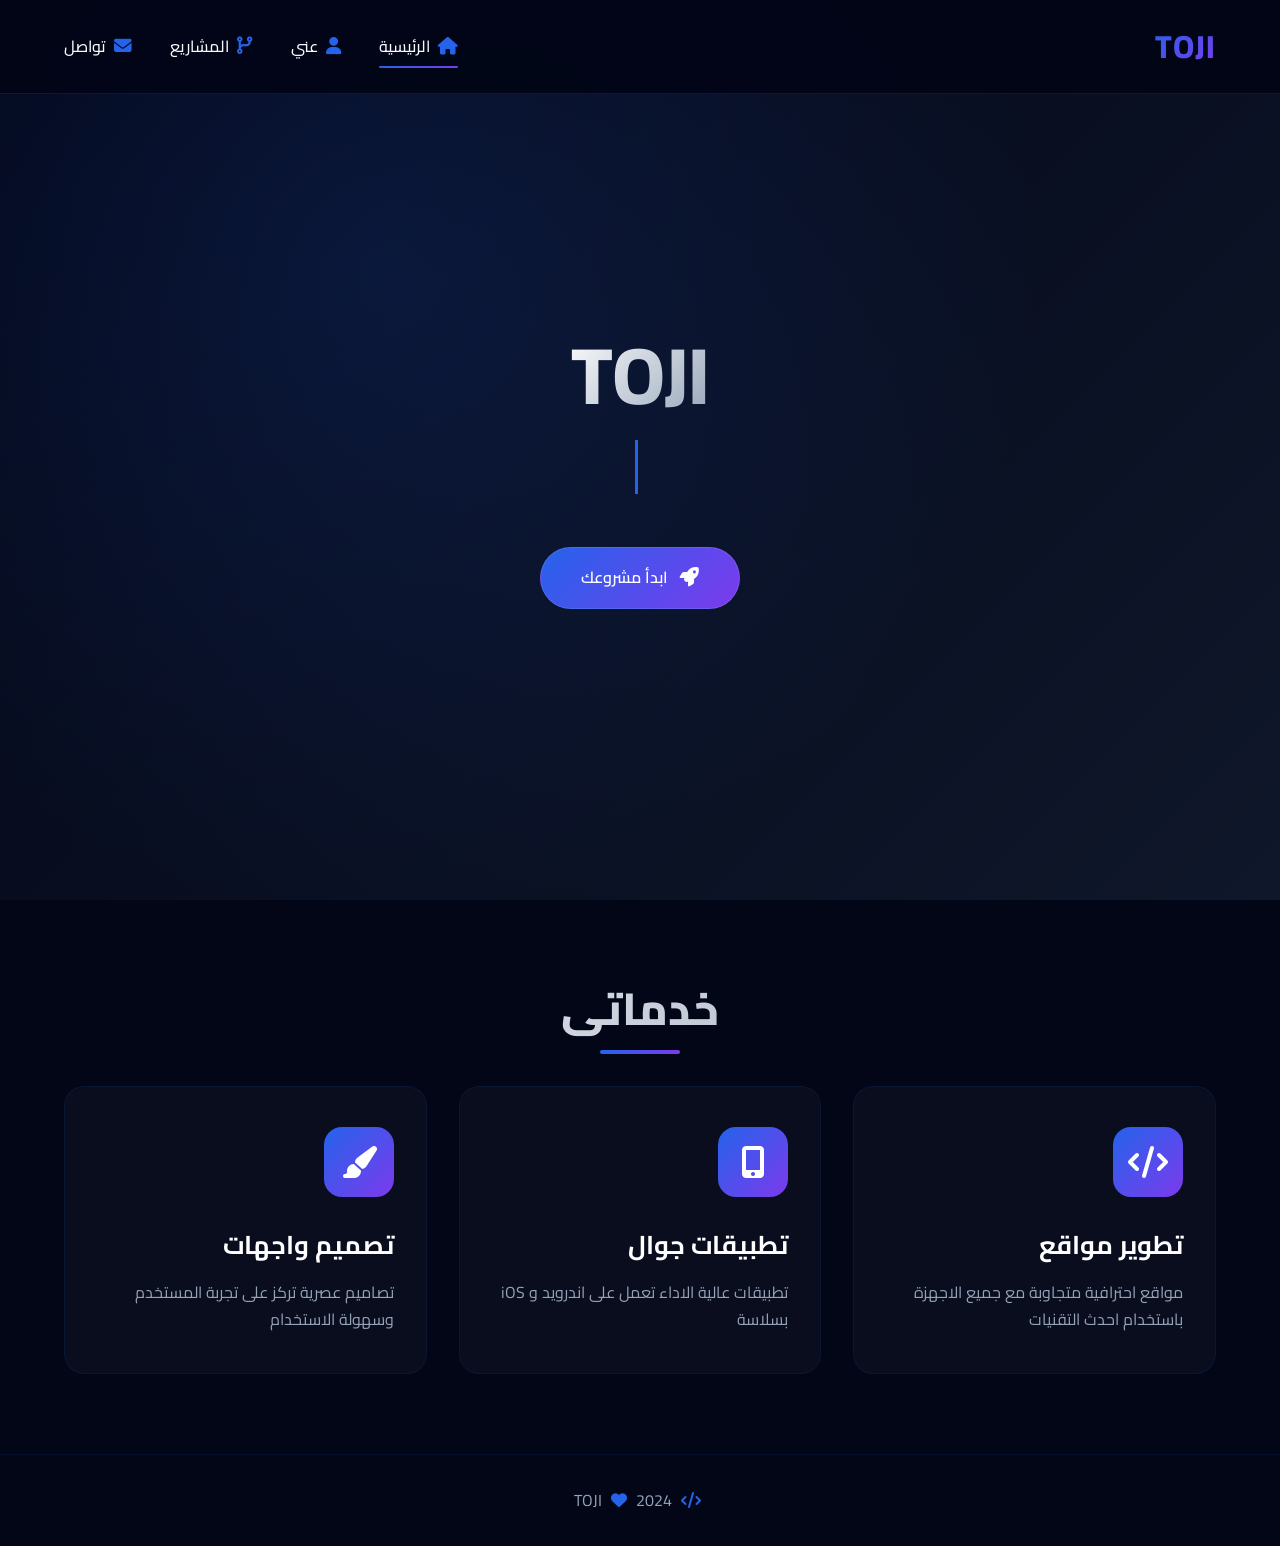
==== commit b8c841ca: "Update index.html" ====
--- a/index.html
+++ b/index.html
@@ -4,38 +4,52 @@
 <head>
   <meta charset="UTF-8">
   <meta name="viewport" content="width=device-width, initial-scale=1.0">
-  <title>TOJI - الرئيسية</title>
+  <title>TOJI - الصفحة الرئيسية</title>
+  <!-- تحسين الخطوط العربية -->
+  <link rel="preconnect" href="https://fonts.googleapis.com">
+  <link rel="preconnect" href="https://fonts.gstatic.com" crossorigin>
+  <link href="https://fonts.googleapis.com/css2?family=Cairo:wght@400;500;600;700;800&family=Tajawal:wght@400;500;700;800&display=swap" rel="stylesheet">
+  <!-- ايقونات Font Awesome -->
+  <link rel="stylesheet" href="https://cdnjs.cloudflare.com/ajax/libs/font-awesome/6.4.0/css/all.min.css">
   <link rel="stylesheet" href="style.css">
 </head>
 <body>
   <nav id="navbar">
     <div class="logo">TOJI</div>
+    <div class="menu-btn">
+      <i class="fas fa-bars"></i>
+    </div>
     <div class="nav-links">
-      <a href="index.html" class="active">الرئيسية</a>
-      <a href="about.html">عني</a>
-      <a href="projects.html">المشاريع</a>
-      <a href="contact.html">تواصل</a>
+      <a href="index.html" class="active"><i class="fas fa-home"></i>الرئيسية</a>
+      <a href="about.html"><i class="fas fa-user"></i>عني</a>
+      <a href="projects.html"><i class="fas fa-code-branch"></i>المشاريع</a>
+      <a href="contact.html"><i class="fas fa-envelope"></i>تواصل</a>
     </div>
   </nav>
 
   <section class="hero">
     <h1>TOJI</h1>
-    <div class="typing" id="typing">مطور مواقع</div>
-    <a href="contact.html" class="btn">ابدأ مشروعك</a>
+    <div class="typing-container">
+      <span class="typing-text"></span>
+    </div>
+    <a href="contact.html" class="btn"><i class="fas fa-rocket"></i>ابدأ مشروعك</a>
   </section>
 
   <section>
     <h2 class="section-title">خدماتي</h2>
     <div class="services-grid">
       <div class="service-card">
+        <div class="service-icon"><i class="fas fa-code"></i></div>
         <h3>تطوير مواقع</h3>
         <p>مواقع احترافية متجاوبة مع جميع الاجهزة باستخدام احدث التقنيات</p>
       </div>
       <div class="service-card">
+        <div class="service-icon"><i class="fas fa-mobile-alt"></i></div>
         <h3>تطبيقات جوال</h3>
         <p>تطبيقات عالية الاداء تعمل على اندرويد و iOS بسلاسة</p>
       </div>
       <div class="service-card">
+        <div class="service-icon"><i class="fas fa-paint-brush"></i></div>
         <h3>تصميم واجهات</h3>
         <p>تصاميم عصرية تركز على تجربة المستخدم وسهولة الاستخدام</p>
       </div>
@@ -43,7 +57,7 @@
   </section>
 
   <footer>
-    <p>© 2024 TOJI. جميع الحقوق محفوظة</p>
+    <p><i class="fas fa-code"></i> TOJI <i class="fas fa-heart"></i> 2024</p>
   </footer>
 
   <script src="script.js"></script>
--- a/style.css
+++ b/style.css
@@ -1,28 +1,47 @@
-/* style.css - نسخة محسنة بالكامل */
+/* style.css - نسخة بروفيشنال كاملة */
 
 * {
   margin: 0;
   padding: 0;
   box-sizing: border-box;
-  font-family: 'Inter', -apple-system, BlinkMacSystemFont, 'Segoe UI', Roboto, sans-serif;
+}
+
+:root {
+  --primary: #2563eb;
+  --primary-dark: #1d4ed8;
+  --secondary: #7c3aed;
+  --dark: #0f172a;
+  --darker: #020617;
+  --light: #f8fafc;
+  --gray: #94a3b8;
+  --dark-gray: #334155;
 }
 
 body {
-  background: #0f0f1a;
-  color: #ffffff;
-  line-height: 1.6;
-}
-
-/* شريط التنقل - متطور */
+  font-family: 'Cairo', 'Tajawal', -apple-system, BlinkMacSystemFont, sans-serif;
+  background: var(--darker);
+  color: var(--light);
+  line-height: 1.7;
+  overflow-x: hidden;
+}
+
+/* تحسين الخطوط */
+h1, h2, h3, h4, h5, h6 {
+  font-family: 'Cairo', 'Tajawal', sans-serif;
+  font-weight: 700;
+  line-height: 1.3;
+}
+
+/* شريط التنقل */
 nav {
   display: flex;
   justify-content: space-between;
   align-items: center;
-  padding: 20px 8%;
-  background: rgba(15, 15, 26, 0.98);
-  backdrop-filter: blur(20px);
-  -webkit-backdrop-filter: blur(20px);
-  border-bottom: 1px solid rgba(255, 255, 255, 0.03);
+  padding: 1.2rem 5%;
+  background: rgba(2, 6, 23, 0.95);
+  backdrop-filter: blur(10px);
+  -webkit-backdrop-filter: blur(10px);
+  border-bottom: 1px solid rgba(37, 99, 235, 0.2);
   position: fixed;
   width: 100%;
   top: 0;
@@ -31,48 +50,55 @@
 }
 
 nav.scrolled {
-  padding: 15px 8%;
-  background: rgba(10, 10, 18, 0.98);
-  box-shadow: 0 10px 30px -10px rgba(0, 0, 0, 0.5);
+  padding: 0.8rem 5%;
+  background: var(--darker);
+  box-shadow: 0 10px 30px -15px var(--primary);
 }
 
 .logo {
-  font-size: 28px;
+  font-size: clamp(1.5rem, 4vw, 2rem);
   font-weight: 800;
-  background: linear-gradient(135deg, #3b82f6, #8b5cf6);
+  background: linear-gradient(135deg, var(--primary), var(--secondary));
   -webkit-background-clip: text;
   -webkit-text-fill-color: transparent;
-  letter-spacing: -0.5px;
+  letter-spacing: 1px;
 }
 
 .nav-links {
   display: flex;
-  gap: 40px;
+  gap: clamp(1rem, 3vw, 2.5rem);
 }
 
 .nav-links a {
-  color: #a0a0b0;
+  color: var(--light);
   text-decoration: none;
   font-weight: 500;
-  font-size: 16px;
-  transition: 0.2s;
+  font-size: clamp(0.9rem, 2vw, 1rem);
+  transition: 0.3s;
   position: relative;
-}
-
-.nav-links a:hover,
-.nav-links a.active {
-  color: #ffffff;
+  padding: 0.5rem 0;
+}
+
+.nav-links a i {
+  margin-left: 0.5rem;
+  font-size: 1.1rem;
+  color: var(--primary);
+  transition: 0.3s;
+}
+
+.nav-links a:hover i {
+  transform: translateY(-2px);
 }
 
 .nav-links a::after {
   content: '';
   position: absolute;
-  bottom: -5px;
+  bottom: 0;
   left: 0;
   width: 0;
   height: 2px;
-  background: linear-gradient(135deg, #3b82f6, #8b5cf6);
-  transition: 0.2s;
+  background: linear-gradient(90deg, var(--primary), var(--secondary));
+  transition: 0.3s;
   border-radius: 2px;
 }
 
@@ -81,7 +107,14 @@
   width: 100%;
 }
 
-/* الصفحة الرئيسية */
+.menu-btn {
+  display: none;
+  font-size: 1.8rem;
+  color: var(--primary);
+  cursor: pointer;
+}
+
+/* الرئيسية */
 .hero {
   min-height: 100vh;
   display: flex;
@@ -89,91 +122,81 @@
   justify-content: center;
   align-items: center;
   text-align: center;
-  padding: 0 8%;
-  background: radial-gradient(circle at 50% 30%, rgba(59, 130, 246, 0.15), transparent 60%),
-              linear-gradient(180deg, #0f0f1a 0%, #1a1a2e 100%);
+  padding: 6rem 5% 4rem;
+  background: radial-gradient(circle at 30% 30%, rgba(37, 99, 235, 0.15), transparent 60%),
+              linear-gradient(135deg, var(--darker) 0%, #0f172a 100%);
   position: relative;
-  overflow: hidden;
-}
-
-.hero::before {
-  content: '';
-  position: absolute;
-  width: 100%;
-  height: 100%;
-  background: url('[data-uri]') repeat;
-  opacity: 0.5;
-  pointer-events: none;
 }
 
 .hero h1 {
-  font-size: 80px;
+  font-size: clamp(2.5rem, 8vw, 5rem);
   font-weight: 800;
-  background: linear-gradient(135deg, #ffffff, #a0a0b0);
+  margin-bottom: 1rem;
+  background: linear-gradient(135deg, #fff, var(--gray));
   -webkit-background-clip: text;
   -webkit-text-fill-color: transparent;
-  margin-bottom: 20px;
-  line-height: 1.1;
-  letter-spacing: -2px;
   animation: fadeInUp 0.8s ease;
 }
 
-.hero .typing {
-  font-size: 24px;
-  color: #a0a0b0;
-  margin-bottom: 40px;
-  min-height: 60px;
+.typing-container {
+  font-size: clamp(1.2rem, 4vw, 1.8rem);
+  margin-bottom: 2.5rem;
+  min-height: 4rem;
+  color: var(--gray);
   animation: fadeInUp 0.8s ease 0.2s both;
 }
 
-.hero .btn {
-  animation: fadeInUp 0.8s ease 0.4s both;
+.typing-text {
+  color: var(--primary);
+  font-weight: 700;
+  border-left: 3px solid var(--primary);
+  padding-right: 0.5rem;
 }
 
 /* العناوين */
 .section-title {
-  font-size: 48px;
-  font-weight: 700;
-  margin-bottom: 60px;
+  font-size: clamp(2rem, 5vw, 2.8rem);
+  font-weight: 800;
+  margin-bottom: 3rem;
   text-align: center;
-  background: linear-gradient(135deg, #ffffff, #a0a0b0);
+  position: relative;
+  background: linear-gradient(135deg, #fff, var(--gray));
   -webkit-background-clip: text;
   -webkit-text-fill-color: transparent;
-  letter-spacing: -1px;
-  position: relative;
 }
 
 .section-title::after {
   content: '';
   position: absolute;
-  bottom: -15px;
+  bottom: -1rem;
   left: 50%;
   transform: translateX(-50%);
   width: 80px;
-  height: 3px;
-  background: linear-gradient(135deg, #3b82f6, #8b5cf6);
-  border-radius: 3px;
+  height: 4px;
+  background: linear-gradient(90deg, var(--primary), var(--secondary));
+  border-radius: 4px;
 }
 
 /* الاقسام */
 section {
-  padding: 100px 8%;
+  padding: 5rem 5%;
 }
 
 /* الخدمات */
 .services-grid {
   display: grid;
-  grid-template-columns: repeat(auto-fit, minmax(300px, 1fr));
-  gap: 30px;
-  margin-top: 20px;
+  grid-template-columns: repeat(auto-fit, minmax(280px, 1fr));
+  gap: 2rem;
+  max-width: 1400px;
+  margin: 0 auto;
 }
 
 .service-card {
-  background: rgba(255, 255, 255, 0.02);
-  border: 1px solid rgba(255, 255, 255, 0.03);
-  border-radius: 24px;
-  padding: 40px 30px;
-  transition: 0.3s;
+  background: rgba(255, 255, 255, 0.03);
+  border: 1px solid rgba(37, 99, 235, 0.1);
+  border-radius: 20px;
+  padding: 2.5rem 2rem;
+  transition: 0.4s;
   position: relative;
   overflow: hidden;
 }
@@ -185,14 +208,14 @@
   left: 0;
   width: 100%;
   height: 100%;
-  background: radial-gradient(circle at 50% 0%, rgba(59, 130, 246, 0.1), transparent 70%);
+  background: radial-gradient(circle at 50% 0%, rgba(37, 99, 235, 0.1), transparent 70%);
   opacity: 0;
-  transition: 0.3s;
+  transition: 0.4s;
 }
 
 .service-card:hover {
   transform: translateY(-10px);
-  border-color: rgba(59, 130, 246, 0.3);
+  border-color: var(--primary);
   box-shadow: 0 20px 40px -15px rgba(0, 0, 0, 0.5);
 }
 
@@ -200,19 +223,35 @@
   opacity: 1;
 }
 
+.service-icon {
+  width: 70px;
+  height: 70px;
+  background: linear-gradient(135deg, var(--primary), var(--secondary));
+  border-radius: 18px;
+  display: flex;
+  align-items: center;
+  justify-content: center;
+  margin-bottom: 2rem;
+  font-size: 2rem;
+  color: #fff;
+  transition: 0.4s;
+}
+
+.service-card:hover .service-icon {
+  transform: scale(1.1) rotate(5deg);
+}
+
 .service-card h3 {
-  font-size: 28px;
-  font-weight: 600;
-  color: #ffffff;
-  margin-bottom: 15px;
-  position: relative;
+  font-size: clamp(1.3rem, 3vw, 1.6rem);
+  font-weight: 700;
+  margin-bottom: 1rem;
+  color: #fff;
 }
 
 .service-card p {
-  color: #a0a0b0;
-  font-size: 16px;
+  color: var(--gray);
+  font-size: 1rem;
   line-height: 1.7;
-  position: relative;
 }
 
 /* صفحة عني */
@@ -220,64 +259,65 @@
   min-height: 100vh;
   display: flex;
   align-items: center;
-  background: linear-gradient(180deg, #0f0f1a 0%, #1a1a2e 100%);
+  background: linear-gradient(135deg, var(--darker) 0%, #0f172a 100%);
 }
 
 .about-content {
-  max-width: 900px;
+  max-width: 1000px;
   margin: 0 auto;
   text-align: center;
 }
 
 .about-text {
-  font-size: 20px;
-  color: #d0d0e0;
-  margin-bottom: 30px;
-  line-height: 1.8;
+  font-size: clamp(1rem, 3vw, 1.2rem);
+  color: var(--gray);
+  margin-bottom: 2rem;
+  line-height: 1.9;
 }
 
 .stats-container {
   display: flex;
   justify-content: center;
-  gap: 60px;
-  margin: 60px 0;
+  gap: clamp(2rem, 5vw, 4rem);
+  margin: 4rem 0;
   flex-wrap: wrap;
 }
 
 .stat-box {
   text-align: center;
-  min-width: 150px;
+  min-width: 140px;
 }
 
 .stat-number {
-  font-size: 56px;
+  font-size: clamp(2.5rem, 6vw, 3.5rem);
   font-weight: 800;
-  background: linear-gradient(135deg, #3b82f6, #8b5cf6);
+  background: linear-gradient(135deg, var(--primary), var(--secondary));
   -webkit-background-clip: text;
   -webkit-text-fill-color: transparent;
-  margin-bottom: 5px;
+  margin-bottom: 0.5rem;
 }
 
 .stat-label {
-  color: #a0a0b0;
-  font-size: 18px;
+  color: var(--gray);
+  font-size: 1.1rem;
   font-weight: 500;
 }
 
 /* صفحة المشاريع */
 .projects-grid {
   display: grid;
-  grid-template-columns: repeat(auto-fit, minmax(350px, 1fr));
-  gap: 30px;
-  margin-top: 20px;
+  grid-template-columns: repeat(auto-fit, minmax(300px, 1fr));
+  gap: 2rem;
+  max-width: 1400px;
+  margin: 0 auto;
 }
 
 .project-item {
-  background: rgba(255, 255, 255, 0.02);
-  border: 1px solid rgba(255, 255, 255, 0.03);
+  background: rgba(255, 255, 255, 0.03);
+  border: 1px solid rgba(37, 99, 235, 0.1);
   border-radius: 20px;
-  padding: 30px;
-  transition: 0.3s;
+  padding: 2rem;
+  transition: 0.4s;
   position: relative;
   overflow: hidden;
 }
@@ -286,41 +326,53 @@
   content: '';
   position: absolute;
   top: 0;
-  left: 0;
-  width: 3px;
-  height: 0;
-  background: linear-gradient(135deg, #3b82f6, #8b5cf6);
-  transition: 0.3s;
+  right: 0;
+  width: 100px;
+  height: 100px;
+  background: linear-gradient(135deg, var(--primary), var(--secondary));
+  opacity: 0.1;
+  border-radius: 0 0 0 100px;
 }
 
 .project-item:hover {
-  transform: translateX(10px);
-  border-color: rgba(59, 130, 246, 0.2);
-}
-
-.project-item:hover::before {
-  height: 100%;
+  transform: translateY(-5px);
+  border-color: var(--primary);
+}
+
+.project-icon {
+  width: 50px;
+  height: 50px;
+  background: rgba(37, 99, 235, 0.1);
+  border-radius: 12px;
+  display: flex;
+  align-items: center;
+  justify-content: center;
+  margin-bottom: 1.5rem;
+  font-size: 1.5rem;
+  color: var(--primary);
 }
 
 .project-item h3 {
-  font-size: 24px;
+  font-size: 1.4rem;
+  font-weight: 700;
+  margin-bottom: 0.5rem;
+  color: #fff;
+}
+
+.project-tech {
+  color: var(--primary);
+  font-size: 0.9rem;
   font-weight: 600;
-  color: #ffffff;
-  margin-bottom: 10px;
-}
-
-.project-item .tech {
-  color: #3b82f6;
-  font-size: 14px;
-  font-weight: 500;
-  margin-bottom: 15px;
-  text-transform: uppercase;
-  letter-spacing: 1px;
+  margin-bottom: 1rem;
+  display: inline-block;
+  padding: 0.3rem 1rem;
+  background: rgba(37, 99, 235, 0.1);
+  border-radius: 50px;
 }
 
 .project-item p {
-  color: #a0a0b0;
-  font-size: 16px;
+  color: var(--gray);
+  font-size: 1rem;
   line-height: 1.7;
 }
 
@@ -329,90 +381,98 @@
   min-height: 100vh;
   display: flex;
   align-items: center;
-  background: linear-gradient(180deg, #0f0f1a 0%, #1a1a2e 100%);
+  background: linear-gradient(135deg, var(--darker) 0%, #0f172a 100%);
 }
 
 .contact-wrapper {
-  max-width: 700px;
+  max-width: 800px;
   margin: 0 auto;
   text-align: center;
 }
 
 .contact-text {
-  font-size: 20px;
-  color: #d0d0e0;
-  margin-bottom: 50px;
+  font-size: 1.2rem;
+  color: var(--gray);
+  margin-bottom: 3rem;
 }
 
 .contact-methods {
   display: flex;
   flex-direction: column;
-  gap: 25px;
-  margin: 50px 0;
+  gap: 1.5rem;
+  margin: 3rem 0;
 }
 
 .contact-method {
-  background: rgba(255, 255, 255, 0.02);
-  border: 1px solid rgba(255, 255, 255, 0.03);
+  background: rgba(255, 255, 255, 0.03);
+  border: 1px solid rgba(37, 99, 235, 0.1);
   border-radius: 16px;
-  padding: 25px;
-  display: flex;
-  align-items: center;
-  gap: 20px;
+  padding: 1.5rem 2rem;
+  display: flex;
+  align-items: center;
+  gap: 1.5rem;
   transition: 0.3s;
+  text-align: right;
 }
 
 .contact-method:hover {
-  border-color: #3b82f6;
-  transform: scale(1.02);
-  background: rgba(59, 130, 246, 0.05);
+  border-color: var(--primary);
+  transform: translateX(-10px);
+  background: rgba(37, 99, 235, 0.05);
 }
 
 .method-icon {
-  width: 50px;
-  height: 50px;
-  background: rgba(59, 130, 246, 0.1);
-  border-radius: 12px;
+  width: 60px;
+  height: 60px;
+  background: linear-gradient(135deg, var(--primary), var(--secondary));
+  border-radius: 14px;
   display: flex;
   align-items: center;
   justify-content: center;
-  font-size: 24px;
-  color: #3b82f6;
+  font-size: 1.8rem;
+  color: #fff;
+  flex-shrink: 0;
 }
 
 .method-info {
   flex: 1;
-  text-align: left;
 }
 
 .method-info h4 {
-  font-size: 18px;
-  font-weight: 600;
-  color: #ffffff;
-  margin-bottom: 5px;
+  font-size: 1.2rem;
+  font-weight: 700;
+  margin-bottom: 0.3rem;
+  color: #fff;
 }
 
 .method-info p {
-  color: #a0a0b0;
-  font-size: 16px;
+  color: var(--gray);
+  font-size: 1.1rem;
 }
 
 /* زر الواتساب */
 .whatsapp-btn {
   display: inline-flex;
   align-items: center;
-  gap: 10px;
+  justify-content: center;
+  gap: 1rem;
   background: #25D366;
   color: white;
   text-decoration: none;
-  padding: 16px 40px;
+  padding: 1rem 3rem;
   border-radius: 50px;
   font-weight: 600;
-  font-size: 18px;
+  font-size: 1.1rem;
   transition: 0.3s;
-  margin-top: 20px;
-  border: none;
-  cursor: pointer;
+  margin-top: 2rem;
+  border: 1px solid rgba(255, 255, 255, 0.1);
+  width: fit-content;
+  margin-left: auto;
+  margin-right: auto;
+}
+
+.whatsapp-btn i {
+  font-size: 1.3rem;
 }
 
 .whatsapp-btn:hover {
@@ -421,34 +481,43 @@
   box-shadow: 0 20px 30px -10px rgba(37, 211, 102, 0.4);
 }
 
-/* زر عام */
+/* الزر العام */
 .btn {
-  display: inline-block;
-  padding: 14px 40px;
-  background: linear-gradient(135deg, #3b82f6, #8b5cf6);
+  display: inline-flex;
+  align-items: center;
+  gap: 0.8rem;
+  padding: 1rem 2.5rem;
+  background: linear-gradient(135deg, var(--primary), var(--secondary));
   color: white;
   text-decoration: none;
   border-radius: 50px;
   font-weight: 600;
-  font-size: 16px;
+  font-size: 1rem;
   transition: 0.3s;
-  border: none;
-  cursor: pointer;
   border: 1px solid rgba(255, 255, 255, 0.1);
+}
+
+.btn i {
+  font-size: 1.2rem;
 }
 
 .btn:hover {
   transform: translateY(-3px);
-  box-shadow: 0 20px 30px -10px rgba(59, 130, 246, 0.4);
+  box-shadow: 0 20px 30px -10px var(--primary);
 }
 
 /* الفوتر */
 footer {
   text-align: center;
-  padding: 40px;
-  border-top: 1px solid rgba(255, 255, 255, 0.03);
-  color: #606070;
-  font-size: 14px;
+  padding: 2rem;
+  border-top: 1px solid rgba(37, 99, 235, 0.1);
+  color: var(--gray);
+  font-size: 1rem;
+}
+
+footer i {
+  color: var(--primary);
+  margin: 0 0.3rem;
 }
 
 /* انيميشن */
@@ -463,87 +532,120 @@
   }
 }
 
-/* تجاوب متقدم */
-@media (max-width: 1200px) {
-  .hero h1 {
-    font-size: 70px;
-  }
-}
-
+/* تحسينات للاجهزة اللوحية */
 @media (max-width: 992px) {
-  .hero h1 {
-    font-size: 60px;
-  }
-  
-  .section-title {
-    font-size: 42px;
-  }
-}
-
+  .nav-links {
+    gap: 1.5rem;
+  }
+  
+  .contact-method {
+    padding: 1.2rem 1.5rem;
+  }
+}
+
+/* للجوال */
 @media (max-width: 768px) {
-  nav {
-    padding: 15px 5%;
+  .menu-btn {
+    display: block;
   }
   
   .nav-links {
-    gap: 20px;
+    display: none;
+    position: absolute;
+    top: 100%;
+    right: 5%;
+    left: 5%;
+    background: var(--darker);
+    flex-direction: column;
+    padding: 2rem;
+    border-radius: 16px;
+    border: 1px solid rgba(37, 99, 235, 0.2);
+    box-shadow: 0 20px 40px -10px rgba(0, 0, 0, 0.5);
+    text-align: center;
+  }
+  
+  .nav-links.show {
+    display: flex;
   }
   
   .nav-links a {
-    font-size: 14px;
-  }
-  
-  .hero h1 {
-    font-size: 45px;
-  }
-  
-  .hero .typing {
-    font-size: 20px;
+    padding: 1rem;
+  }
+  
+  .nav-links a i {
+    margin-left: 0.5rem;
+  }
+  
+  .hero {
+    padding: 5rem 5% 3rem;
   }
   
   section {
-    padding: 70px 5%;
-  }
-  
-  .section-title {
-    font-size: 36px;
-    margin-bottom: 40px;
-  }
-  
-  .stats-container {
-    gap: 30px;
-  }
-  
-  .stat-number {
-    font-size: 42px;
+    padding: 4rem 5%;
+  }
+  
+  .service-card {
+    padding: 2rem 1.5rem;
   }
   
   .contact-method {
     flex-direction: column;
     text-align: center;
-  }
-  
-  .method-info {
-    text-align: center;
-  }
-}
-
+    padding: 2rem 1rem;
+  }
+  
+  .method-icon {
+    margin-bottom: 0.5rem;
+  }
+  
+  .whatsapp-btn {
+    padding: 1rem 2rem;
+    width: 100%;
+  }
+  
+  .btn {
+    width: 100%;
+    justify-content: center;
+  }
+}
+
+/* للجوال الصغير */
 @media (max-width: 480px) {
-  .hero h1 {
-    font-size: 36px;
-    letter-spacing: -1px;
-  }
-  
-  .nav-links {
-    display: none; /* هنضيف قائمة هامبورجر بعدين */
-  }
-  
-  .btn, .whatsapp-btn {
-    padding: 12px 30px;
-    font-size: 15px;
+  .logo {
+    font-size: 1.5rem;
+  }
+  
+  .service-icon {
+    width: 60px;
+    height: 60px;
+    font-size: 1.5rem;
   }
   
   .stat-box {
-    min-width: 120px;
-  }
-}
+    min-width: 100px;
+  }
+  
+  .stat-number {
+    font-size: 2.5rem;
+  }
+  
+  .stat-label {
+    font-size: 1rem;
+  }
+  
+  .project-item {
+    padding: 1.5rem;
+  }
+}
+
+/* تحسين للشاشات الكبيرة */
+@media (min-width: 1400px) {
+  .services-grid,
+  .projects-grid {
+    grid-template-columns: repeat(3, 1fr);
+  }
+  
+  section {
+    padding: 6rem 10%;
+  }
+}
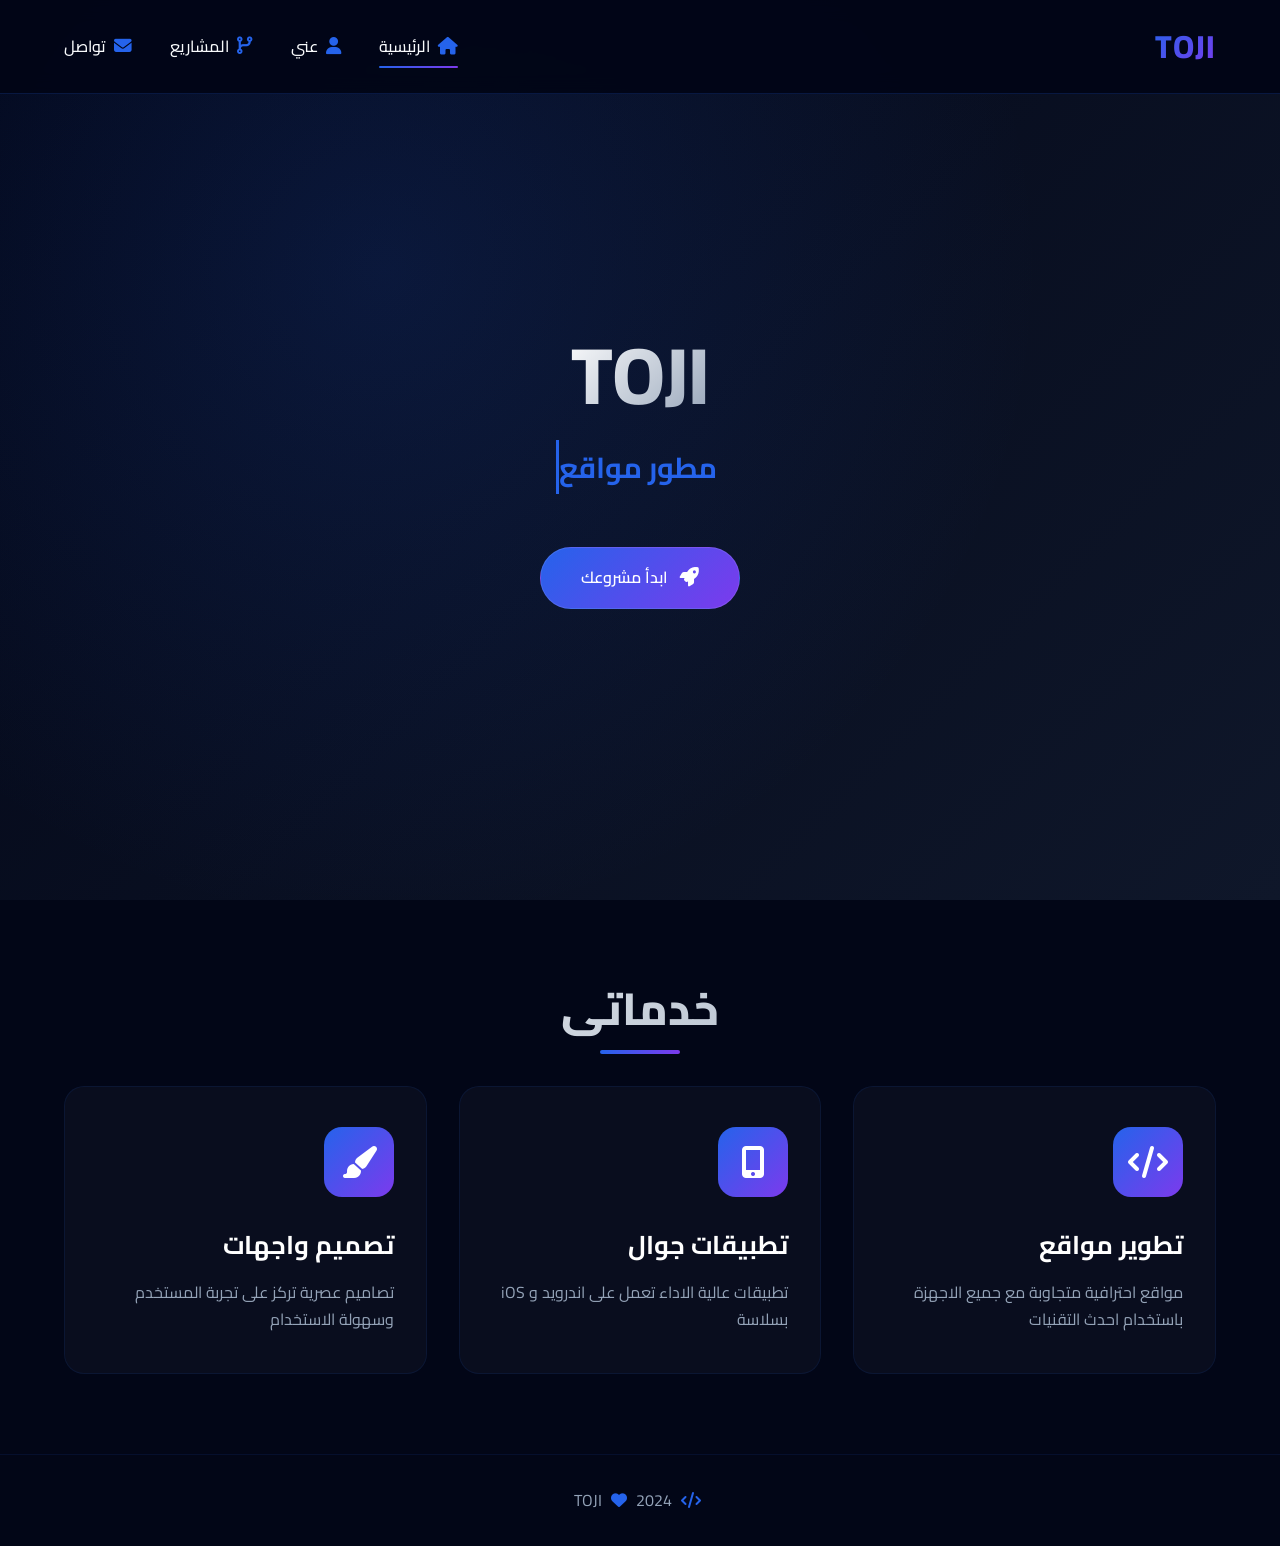
==== commit b793fe9b: "Update index.html" ====
--- a/index.html
+++ b/index.html
@@ -1,15 +1,12 @@
-<!-- index.html -->
 <!DOCTYPE html>
 <html lang="ar" dir="rtl">
 <head>
   <meta charset="UTF-8">
   <meta name="viewport" content="width=device-width, initial-scale=1.0">
-  <title>TOJI - الصفحة الرئيسية</title>
-  <!-- تحسين الخطوط العربية -->
+  <title>TOJI - الرئيسية</title>
   <link rel="preconnect" href="https://fonts.googleapis.com">
   <link rel="preconnect" href="https://fonts.gstatic.com" crossorigin>
   <link href="https://fonts.googleapis.com/css2?family=Cairo:wght@400;500;600;700;800&family=Tajawal:wght@400;500;700;800&display=swap" rel="stylesheet">
-  <!-- ايقونات Font Awesome -->
   <link rel="stylesheet" href="https://cdnjs.cloudflare.com/ajax/libs/font-awesome/6.4.0/css/all.min.css">
   <link rel="stylesheet" href="style.css">
 </head>
--- a/style.css
+++ b/style.css
@@ -1,4 +1,23 @@
-/* style.css - نسخة بروفيشنال كاملة */
+/* style.css - النسخة النهائية مع خط Hacen Qatar */
+
+/* استيراد الخطوط */
+@font-face {
+  font-family: 'Hacen Qatar';
+  src: url('fonts/HacenQatar.woff2') format('woff2'),
+       url('fonts/HacenQatar.ttf') format('truetype');
+  font-weight: normal;
+  font-style: normal;
+  font-display: swap;
+}
+
+@font-face {
+  font-family: 'Hacen Qatar Bold';
+  src: url('fonts/HacenQatarBold.woff2') format('woff2'),
+       url('fonts/HacenQatarBold.ttf') format('truetype');
+  font-weight: bold;
+  font-style: normal;
+  font-display: swap;
+}
 
 * {
   margin: 0;
@@ -18,7 +37,7 @@
 }
 
 body {
-  font-family: 'Cairo', 'Tajawal', -apple-system, BlinkMacSystemFont, sans-serif;
+  font-family: 'Hacen Qatar', 'Cairo', 'Tajawal', sans-serif;
   background: var(--darker);
   color: var(--light);
   line-height: 1.7;
@@ -27,9 +46,19 @@
 
 /* تحسين الخطوط */
 h1, h2, h3, h4, h5, h6 {
-  font-family: 'Cairo', 'Tajawal', sans-serif;
+  font-family: 'Hacen Qatar Bold', 'Hacen Qatar', 'Cairo', sans-serif;
   font-weight: 700;
   line-height: 1.3;
+}
+
+.logo {
+  font-family: 'Hacen Qatar Bold', 'Hacen Qatar', 'Cairo', sans-serif;
+  font-size: clamp(1.5rem, 4vw, 2rem);
+  font-weight: 800;
+  background: linear-gradient(135deg, var(--primary), var(--secondary));
+  -webkit-background-clip: text;
+  -webkit-text-fill-color: transparent;
+  letter-spacing: 1px;
 }
 
 /* شريط التنقل */
@@ -55,15 +84,6 @@
   box-shadow: 0 10px 30px -15px var(--primary);
 }
 
-.logo {
-  font-size: clamp(1.5rem, 4vw, 2rem);
-  font-weight: 800;
-  background: linear-gradient(135deg, var(--primary), var(--secondary));
-  -webkit-background-clip: text;
-  -webkit-text-fill-color: transparent;
-  letter-spacing: 1px;
-}
-
 .nav-links {
   display: flex;
   gap: clamp(1rem, 3vw, 2.5rem);
@@ -72,6 +92,7 @@
 .nav-links a {
   color: var(--light);
   text-decoration: none;
+  font-family: 'Hacen Qatar', 'Cairo', sans-serif;
   font-weight: 500;
   font-size: clamp(0.9rem, 2vw, 1rem);
   transition: 0.3s;
@@ -112,6 +133,47 @@
   font-size: 1.8rem;
   color: var(--primary);
   cursor: pointer;
+  z-index: 1001;
+}
+
+/* القائمة المنسدلة للجوال */
+@media (max-width: 768px) {
+  .menu-btn {
+    display: block;
+  }
+  
+  .nav-links {
+    display: none;
+    position: fixed;
+    top: 70px;
+    right: 20px;
+    left: 20px;
+    background: var(--darker);
+    flex-direction: column;
+    padding: 20px;
+    border-radius: 16px;
+    border: 2px solid var(--primary);
+    box-shadow: 0 20px 40px rgba(0, 0, 0, 0.5);
+    z-index: 1000;
+  }
+  
+  .nav-links.show {
+    display: flex;
+  }
+  
+  .nav-links a {
+    padding: 15px;
+    margin: 5px 0;
+    background: rgba(255, 255, 255, 0.05);
+    border-radius: 10px;
+    text-align: center;
+    font-size: 1.1rem;
+  }
+  
+  .nav-links a i {
+    margin-left: 10px;
+    font-size: 1.2rem;
+  }
 }
 
 /* الرئيسية */
@@ -130,6 +192,7 @@
 
 .hero h1 {
   font-size: clamp(2.5rem, 8vw, 5rem);
+  font-family: 'Hacen Qatar Bold', 'Hacen Qatar', 'Cairo', sans-serif;
   font-weight: 800;
   margin-bottom: 1rem;
   background: linear-gradient(135deg, #fff, var(--gray));
@@ -156,6 +219,7 @@
 /* العناوين */
 .section-title {
   font-size: clamp(2rem, 5vw, 2.8rem);
+  font-family: 'Hacen Qatar Bold', 'Hacen Qatar', 'Cairo', sans-serif;
   font-weight: 800;
   margin-bottom: 3rem;
   text-align: center;
@@ -243,6 +307,7 @@
 
 .service-card h3 {
   font-size: clamp(1.3rem, 3vw, 1.6rem);
+  font-family: 'Hacen Qatar Bold', 'Hacen Qatar', 'Cairo', sans-serif;
   font-weight: 700;
   margin-bottom: 1rem;
   color: #fff;
@@ -252,6 +317,7 @@
   color: var(--gray);
   font-size: 1rem;
   line-height: 1.7;
+  font-family: 'Hacen Qatar', 'Cairo', sans-serif;
 }
 
 /* صفحة عني */
@@ -273,6 +339,7 @@
   color: var(--gray);
   margin-bottom: 2rem;
   line-height: 1.9;
+  font-family: 'Hacen Qatar', 'Cairo', sans-serif;
 }
 
 .stats-container {
@@ -290,6 +357,7 @@
 
 .stat-number {
   font-size: clamp(2.5rem, 6vw, 3.5rem);
+  font-family: 'Hacen Qatar Bold', 'Hacen Qatar', 'Cairo', sans-serif;
   font-weight: 800;
   background: linear-gradient(135deg, var(--primary), var(--secondary));
   -webkit-background-clip: text;
@@ -301,6 +369,7 @@
   color: var(--gray);
   font-size: 1.1rem;
   font-weight: 500;
+  font-family: 'Hacen Qatar', 'Cairo', sans-serif;
 }
 
 /* صفحة المشاريع */
@@ -354,6 +423,7 @@
 
 .project-item h3 {
   font-size: 1.4rem;
+  font-family: 'Hacen Qatar Bold', 'Hacen Qatar', 'Cairo', sans-serif;
   font-weight: 700;
   margin-bottom: 0.5rem;
   color: #fff;
@@ -368,12 +438,14 @@
   padding: 0.3rem 1rem;
   background: rgba(37, 99, 235, 0.1);
   border-radius: 50px;
+  font-family: 'Hacen Qatar', 'Cairo', sans-serif;
 }
 
 .project-item p {
   color: var(--gray);
   font-size: 1rem;
   line-height: 1.7;
+  font-family: 'Hacen Qatar', 'Cairo', sans-serif;
 }
 
 /* صفحة التواصل */
@@ -394,6 +466,7 @@
   font-size: 1.2rem;
   color: var(--gray);
   margin-bottom: 3rem;
+  font-family: 'Hacen Qatar', 'Cairo', sans-serif;
 }
 
 .contact-methods {
@@ -413,6 +486,8 @@
   gap: 1.5rem;
   transition: 0.3s;
   text-align: right;
+  text-decoration: none;
+  color: inherit;
 }
 
 .contact-method:hover {
@@ -440,6 +515,7 @@
 
 .method-info h4 {
   font-size: 1.2rem;
+  font-family: 'Hacen Qatar Bold', 'Hacen Qatar', 'Cairo', sans-serif;
   font-weight: 700;
   margin-bottom: 0.3rem;
   color: #fff;
@@ -448,6 +524,7 @@
 .method-info p {
   color: var(--gray);
   font-size: 1.1rem;
+  font-family: 'Hacen Qatar', 'Cairo', sans-serif;
 }
 
 /* زر الواتساب */
@@ -469,6 +546,7 @@
   width: fit-content;
   margin-left: auto;
   margin-right: auto;
+  font-family: 'Hacen Qatar', 'Cairo', sans-serif;
 }
 
 .whatsapp-btn i {
@@ -495,6 +573,7 @@
   font-size: 1rem;
   transition: 0.3s;
   border: 1px solid rgba(255, 255, 255, 0.1);
+  font-family: 'Hacen Qatar', 'Cairo', sans-serif;
 }
 
 .btn i {
@@ -513,6 +592,7 @@
   border-top: 1px solid rgba(37, 99, 235, 0.1);
   color: var(--gray);
   font-size: 1rem;
+  font-family: 'Hacen Qatar', 'Cairo', sans-serif;
 }
 
 footer i {
@@ -534,10 +614,6 @@
 
 /* تحسينات للاجهزة اللوحية */
 @media (max-width: 992px) {
-  .nav-links {
-    gap: 1.5rem;
-  }
-  
   .contact-method {
     padding: 1.2rem 1.5rem;
   }
@@ -545,37 +621,6 @@
 
 /* للجوال */
 @media (max-width: 768px) {
-  .menu-btn {
-    display: block;
-  }
-  
-  .nav-links {
-    display: none;
-    position: absolute;
-    top: 100%;
-    right: 5%;
-    left: 5%;
-    background: var(--darker);
-    flex-direction: column;
-    padding: 2rem;
-    border-radius: 16px;
-    border: 1px solid rgba(37, 99, 235, 0.2);
-    box-shadow: 0 20px 40px -10px rgba(0, 0, 0, 0.5);
-    text-align: center;
-  }
-  
-  .nav-links.show {
-    display: flex;
-  }
-  
-  .nav-links a {
-    padding: 1rem;
-  }
-  
-  .nav-links a i {
-    margin-left: 0.5rem;
-  }
-  
   .hero {
     padding: 5rem 5% 3rem;
   }
@@ -592,10 +637,11 @@
     flex-direction: column;
     text-align: center;
     padding: 2rem 1rem;
-  }
-  
-  .method-icon {
-    margin-bottom: 0.5rem;
+    transform: none !important;
+  }
+  
+  .contact-method:hover {
+    transform: translateY(-5px) !important;
   }
   
   .whatsapp-btn {
